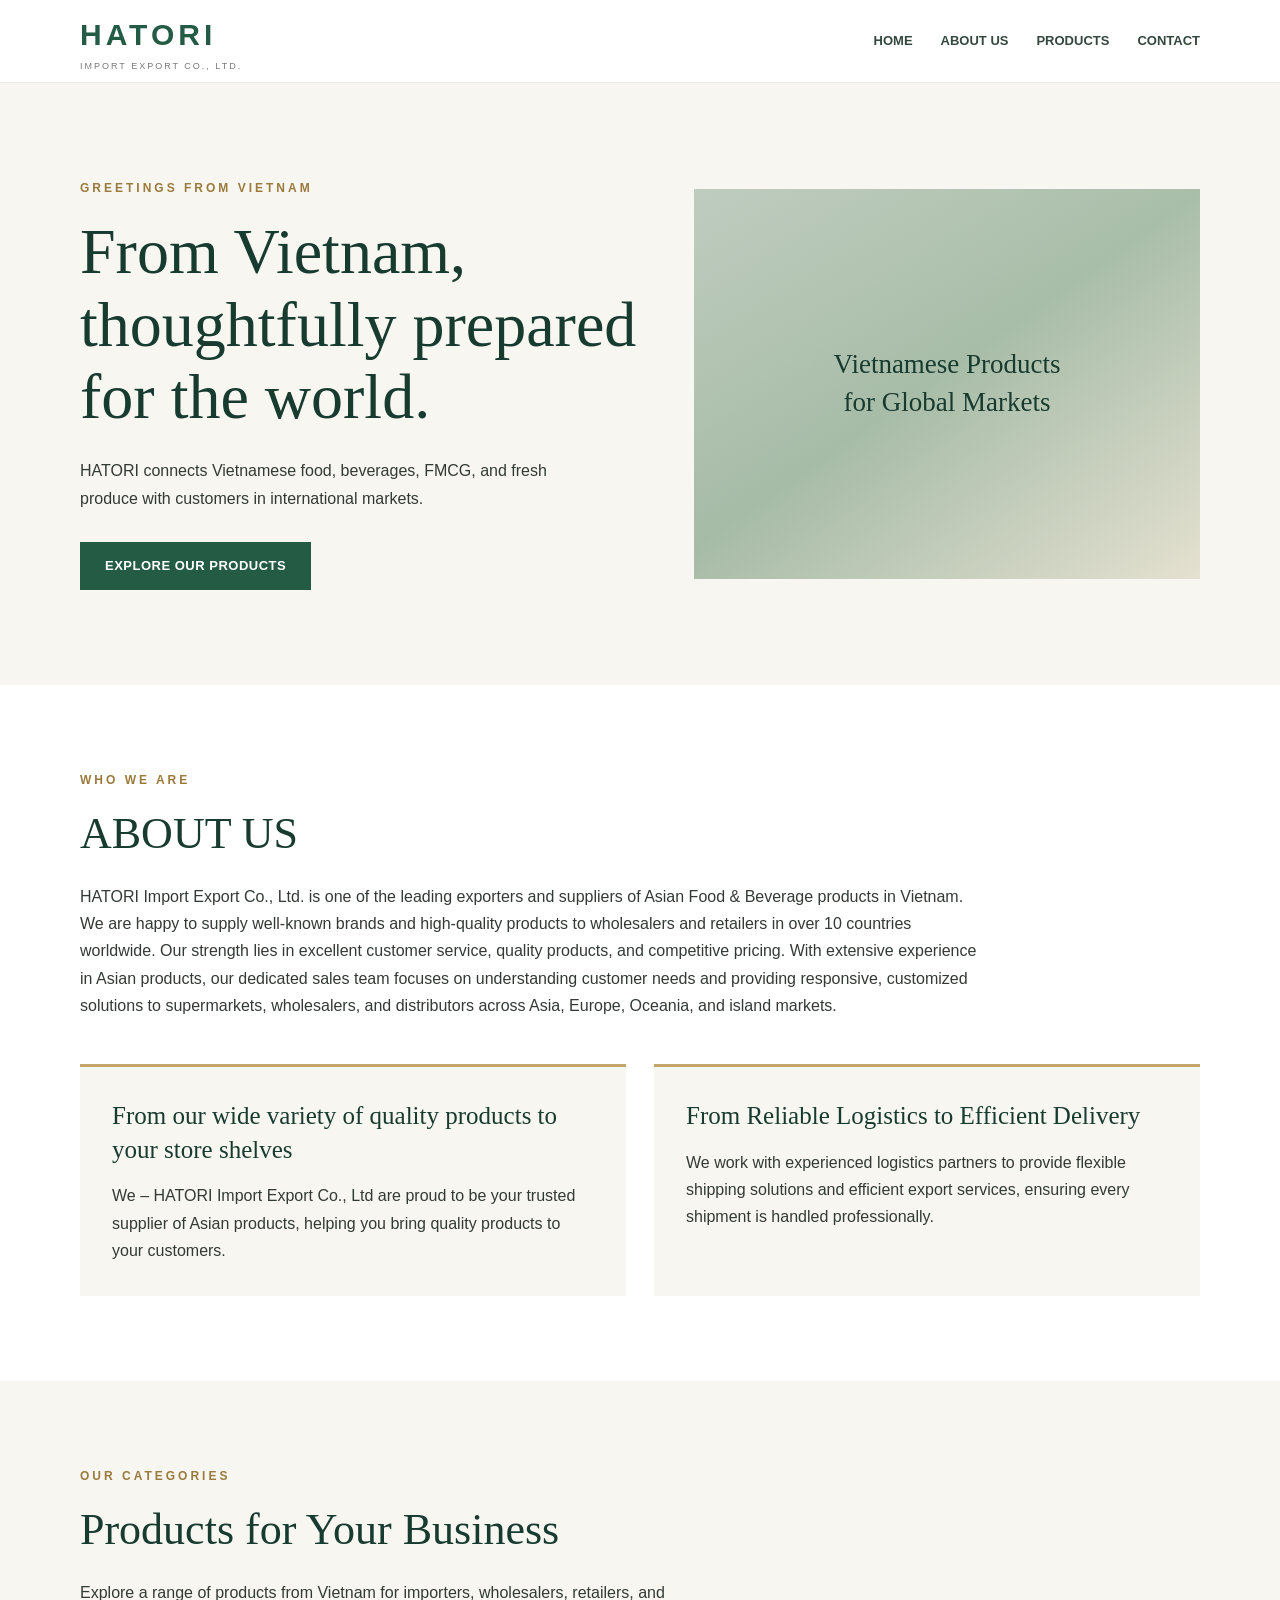
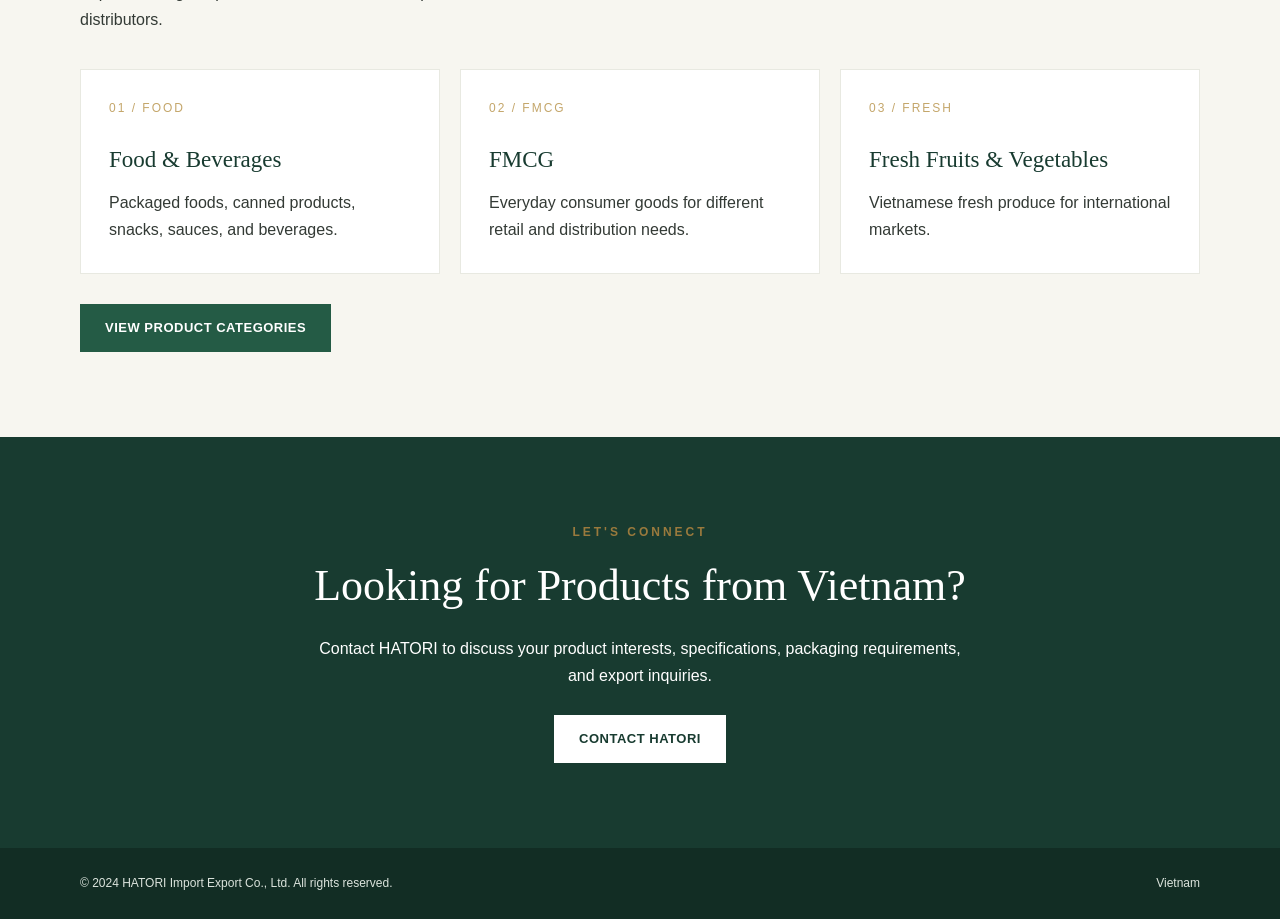
==== index.html @ d2bf6b40 "Create index.html" ====
<!DOCTYPE html>
<html lang="en">
<head>
  <meta charset="UTF-8">
  <meta name="viewport" content="width=device-width, initial-scale=1.0">
  <meta name="description" content="HATORI Import Export Co., Ltd. — Vietnamese Food, Beverages, FMCG and Fresh Produce for global markets.">
  <title>HATORI | From Vietnam to the World</title>

  <style>
    :root {
      --green: #245b45;
      --dark: #183b30;
      --cream: #f7f6f0;
      --gold: #c4a66a;
      --text: #333a35;
      --white: #ffffff;
    }

    * {
      box-sizing: border-box;
      margin: 0;
      padding: 0;
    }

    html {
      scroll-behavior: smooth;
    }

    body {
      font-family: Arial, Helvetica, sans-serif;
      color: var(--text);
      line-height: 1.7;
      background: var(--white);
    }

    a {
      text-decoration: none;
      color: inherit;
    }

    .container {
      width: min(1120px, 90%);
      margin: auto;
    }

    header {
      background: var(--white);
      border-bottom: 1px solid #e9ece7;
      position: sticky;
      top: 0;
      z-index: 10;
    }

    .navbar {
      min-height: 82px;
      display: flex;
      align-items: center;
      justify-content: space-between;
      gap: 24px;
    }

    .logo {
      color: var(--green);
      font-size: 30px;
      font-weight: 800;
      letter-spacing: 4px;
    }

    .logo small {
      display: block;
      font-size: 9px;
      letter-spacing: 2px;
      color: #777;
      font-weight: 500;
      line-height: 1.4;
    }

    nav {
      display: flex;
      gap: 28px;
      align-items: center;
      flex-wrap: wrap;
    }

    nav a {
      font-size: 13px;
      font-weight: 600;
      color: #34483d;
    }

    nav a:hover {
      color: #9a7a3d;
    }

    .hero {
      background: var(--cream);
      padding: 95px 0;
    }

    .hero-grid {
      display: grid;
      grid-template-columns: 1.05fr 0.95fr;
      gap: 55px;
      align-items: center;
    }

    .eyebrow {
      color: #9a7a3d;
      text-transform: uppercase;
      letter-spacing: 3px;
      font-size: 12px;
      font-weight: 700;
      margin-bottom: 18px;
    }

    h1 {
      color: var(--dark);
      font-family: Georgia, "Times New Roman", serif;
      font-size: clamp(40px, 5vw, 64px);
      line-height: 1.13;
      font-weight: 500;
      margin-bottom: 24px;
    }

    .hero p {
      font-size: 16px;
      max-width: 520px;
      margin-bottom: 30px;
    }

    .button {
      display: inline-block;
      padding: 13px 25px;
      background: var(--green);
      color: var(--white);
      font-size: 13px;
      font-weight: 700;
      letter-spacing: 0.5px;
    }

    .button:hover {
      background: var(--dark);
    }

    .hero-image {
      min-height: 390px;
      background:
        linear-gradient(135deg, rgba(24,59,48,.15), rgba(24,59,48,.02)),
        linear-gradient(145deg, #dce5d8, #b5c9b3 48%, #e9e4d4);
      display: flex;
      align-items: center;
      justify-content: center;
      text-align: center;
      padding: 30px;
    }

    .hero-image span {
      color: var(--dark);
      font-family: Georgia, "Times New Roman", serif;
      font-size: 27px;
      max-width: 280px;
      line-height: 1.4;
    }

    section {
      padding: 85px 0;
    }

    .section-heading {
      color: var(--dark);
      font-family: Georgia, "Times New Roman", serif;
      font-size: clamp(32px, 4vw, 44px);
      font-weight: 500;
      line-height: 1.2;
      margin-bottom: 22px;
    }

    .about-intro {
      max-width: 900px;
      font-size: 16px;
    }

    .about-intro p {
      margin-bottom: 18px;
    }

    .features {
      display: grid;
      grid-template-columns: 1fr 1fr;
      gap: 28px;
      margin-top: 45px;
    }

    .feature {
      background: var(--cream);
      padding: 32px;
      border-top: 3px solid var(--gold);
    }

    .feature h3 {
      color: var(--dark);
      font-family: Georgia, "Times New Roman", serif;
      font-size: 25px;
      font-weight: 500;
      line-height: 1.35;
      margin-bottom: 16px;
    }

    .products {
      background: var(--cream);
    }

    .section-lead {
      max-width: 650px;
      margin-bottom: 35px;
    }

    .product-grid {
      display: grid;
      grid-template-columns: repeat(3, 1fr);
      gap: 20px;
    }

    .product-card {
      min-height: 205px;
      padding: 28px;
      background: var(--white);
      border: 1px solid #e8e9e1;
    }

    .product-card .number {
      color: var(--gold);
      font-size: 12px;
      letter-spacing: 2px;
      margin-bottom: 22px;
    }

    .product-card h3 {
      color: var(--dark);
      font-family: Georgia, "Times New Roman", serif;
      font-size: 23px;
      font-weight: 500;
      margin-bottom: 10px;
    }

    .contact {
      background: var(--dark);
      color: var(--white);
      text-align: center;
    }

    .contact .section-heading {
      color: var(--white);
    }

    .contact p {
      max-width: 650px;
      margin: 0 auto 26px;
    }

    .contact .button {
      background: var(--white);
      color: var(--dark);
    }

    footer {
      background: #122d24;
      color: #dce4dd;
      padding: 25px 0;
      font-size: 12px;
    }

    .footer-content {
      display: flex;
      justify-content: space-between;
      align-items: center;
      gap: 15px;
      flex-wrap: wrap;
    }

    @media (max-width: 760px) {
      .navbar {
        padding: 18px 0;
        align-items: flex-start;
        flex-direction: column;
      }

      nav {
        gap: 15px;
      }

      .hero {
        padding: 60px 0;
      }

      .hero-grid,
      .features,
      .product-grid {
        grid-template-columns: 1fr;
      }

      .hero-image {
        min-height: 260px;
      }

      section {
        padding: 60px 0;
      }
    }
  </style>
</head>

<body>
  <header>
    <div class="container navbar">
      <a href="index.html" class="logo">
        HATORI
        <small>IMPORT EXPORT CO., LTD.</small>
      </a>

      <nav aria-label="Main navigation">
        <a href="index.html">HOME</a>
        <a href="about.html">ABOUT US</a>
        <a href="products.html">PRODUCTS</a>
        <a href="contact.html">CONTACT</a>
      </nav>
    </div>
  </header>

  <main>
    <section class="hero">
      <div class="container hero-grid">
        <div>
          <div class="eyebrow">Greetings from Vietnam</div>
          <h1>From Vietnam, thoughtfully prepared for the world.</h1>
          <p>
            HATORI connects Vietnamese food, beverages, FMCG, and fresh
            produce with customers in international markets.
          </p>
          <a class="button" href="products.html">EXPLORE OUR PRODUCTS</a>
        </div>

        <div class="hero-image">
          <span>Vietnamese Products<br>for Global Markets</span>
        </div>
      </div>
    </section>

    <section id="about">
      <div class="container">
        <div class="eyebrow">Who We Are</div>
        <h2 class="section-heading">ABOUT US</h2>

        <div class="about-intro">
          <p>
            HATORI Import Export Co., Ltd. is one of the leading exporters
            and suppliers of Asian Food &amp; Beverage products in Vietnam.
            We are happy to supply well-known brands and high-quality
            products to wholesalers and retailers in over 10 countries
            worldwide. Our strength lies in excellent customer service,
            quality products, and competitive pricing. With extensive
            experience in Asian products, our dedicated sales team focuses
            on understanding customer needs and providing responsive,
            customized solutions to supermarkets, wholesalers, and
            distributors across Asia, Europe, Oceania, and island markets.
          </p>
        </div>

        <div class="features">
          <article class="feature">
            <h3>From our wide variety of quality products to your store shelves</h3>
            <p>
              We – HATORI Import Export Co., Ltd are proud to be your
              trusted supplier of Asian products, helping you bring quality
              products to your customers.
            </p>
          </article>

          <article class="feature">
            <h3>From Reliable Logistics to Efficient Delivery</h3>
            <p>
              We work with experienced logistics partners to provide
              flexible shipping solutions and efficient export services,
              ensuring every shipment is handled professionally.
            </p>
          </article>
        </div>
      </div>
    </section>

    <section class="products" id="products">
      <div class="container">
        <div class="eyebrow">Our Categories</div>
        <h2 class="section-heading">Products for Your Business</h2>
        <p class="section-lead">
          Explore a range of products from Vietnam for importers,
          wholesalers, retailers, and distributors.
        </p>

        <div class="product-grid">
          <article class="product-card">
            <div class="number">01 / FOOD</div>
            <h3>Food &amp; Beverages</h3>
            <p>Packaged foods, canned products, snacks, sauces, and beverages.</p>
          </article>

          <article class="product-card">
            <div class="number">02 / FMCG</div>
            <h3>FMCG</h3>
            <p>Everyday consumer goods for different retail and distribution needs.</p>
          </article>

          <article class="product-card">
            <div class="number">03 / FRESH</div>
            <h3>Fresh Fruits &amp; Vegetables</h3>
            <p>Vietnamese fresh produce for international markets.</p>
          </article>
        </div>

        <p style="margin-top: 30px;">
          <a class="button" href="products.html">VIEW PRODUCT CATEGORIES</a>
        </p>
      </div>
    </section>

    <section class="contact" id="contact">
      <div class="container">
        <div class="eyebrow">Let's Connect</div>
        <h2 class="section-heading">Looking for Products from Vietnam?</h2>
        <p>
          Contact HATORI to discuss your product interests, specifications,
          packaging requirements, and export inquiries.
        </p>
        <a class="button" href="contact.html">CONTACT HATORI</a>
      </div>
    </section>
  </main>

  <footer>
    <div class="container footer-content">
      <span>© 2024 HATORI Import Export Co., Ltd. All rights reserved.</span>
      <span>Vietnam</span>
    </div>
  </footer>
</body>
</html>
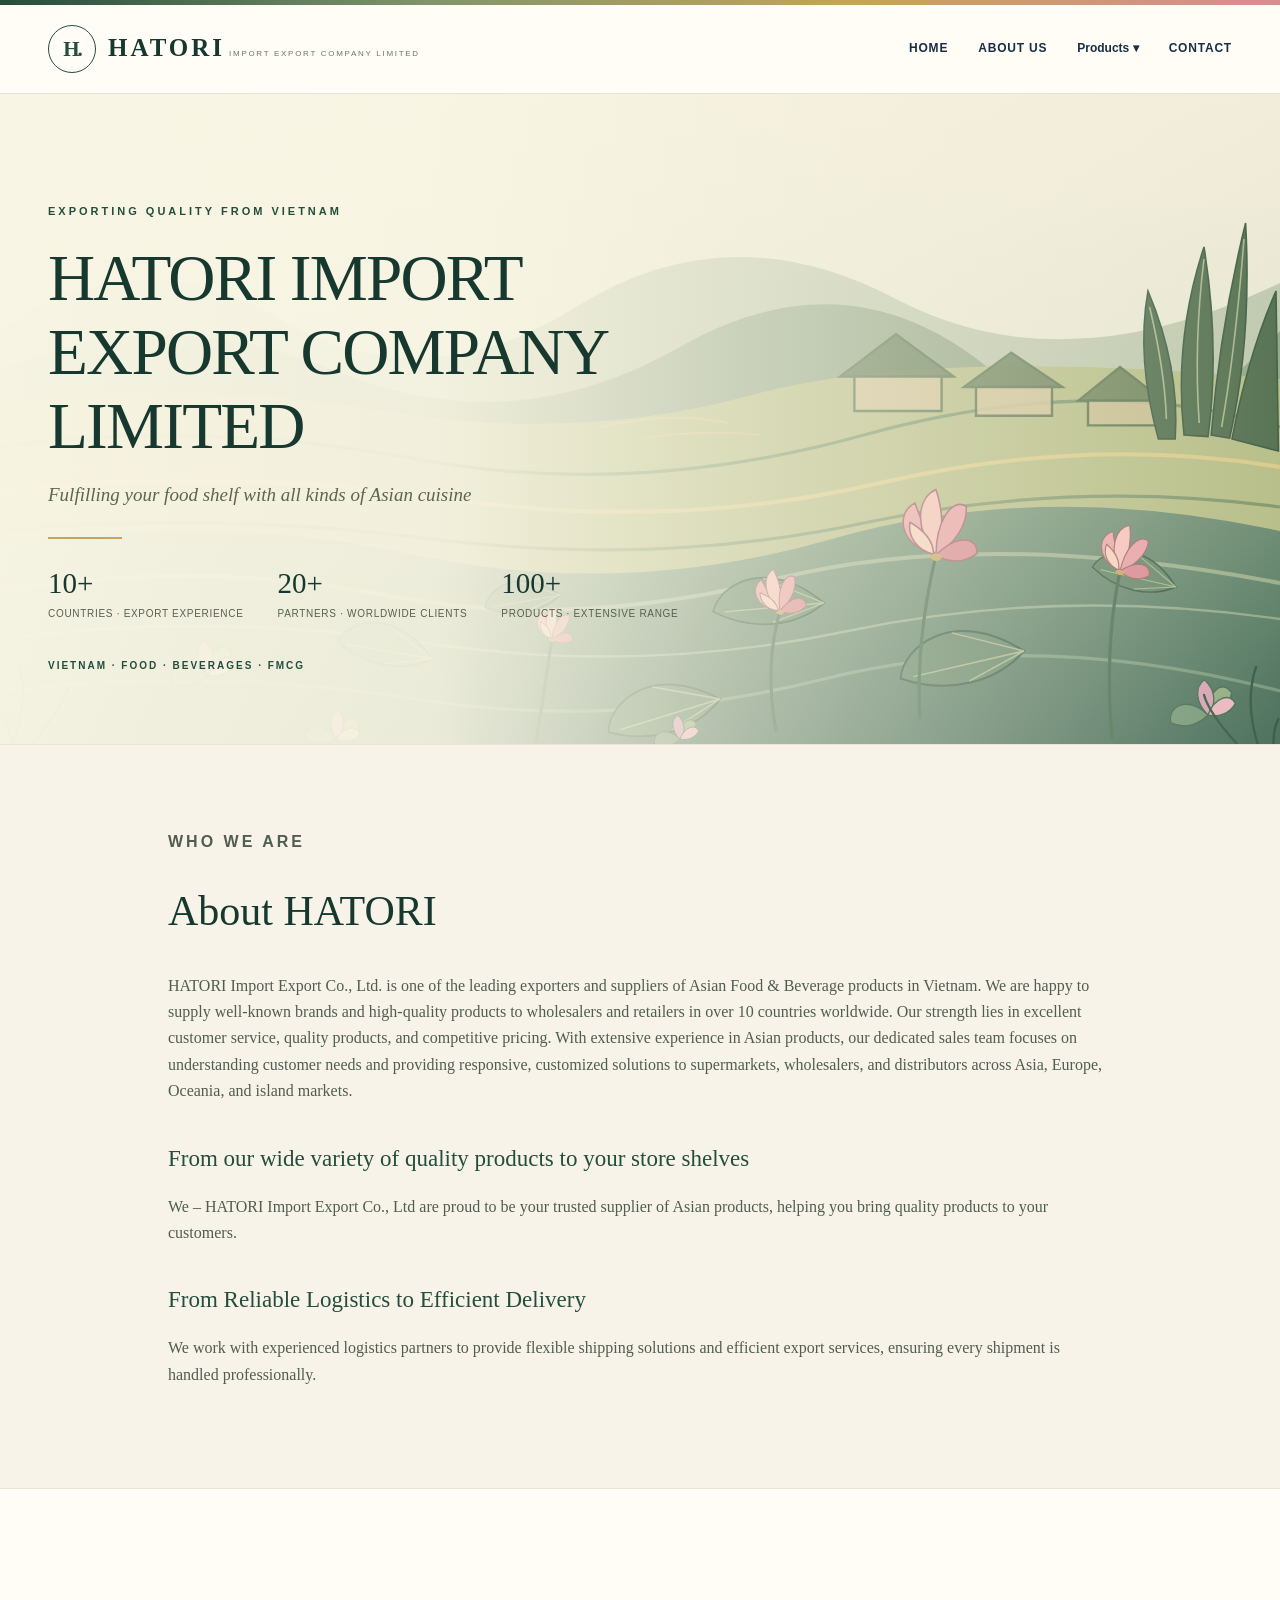
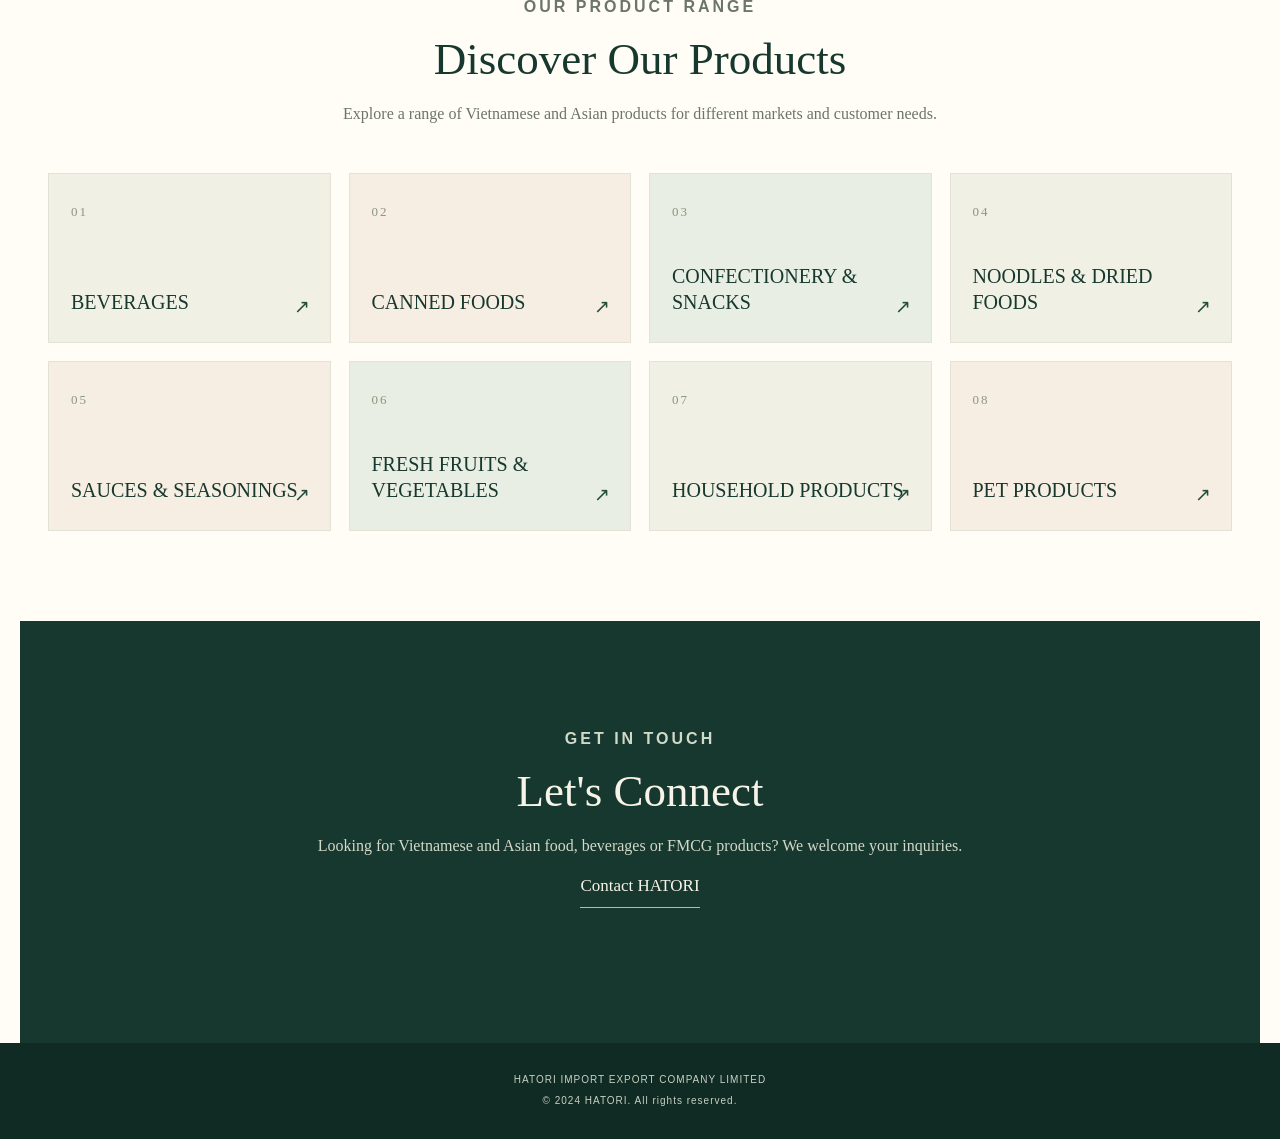
==== commit 5da88b22: "Update index.html" ====
--- a/index.html
+++ b/index.html
@@ -3,444 +3,953 @@
 <head>
   <meta charset="UTF-8">
   <meta name="viewport" content="width=device-width, initial-scale=1.0">
-  <meta name="description" content="HATORI Import Export Co., Ltd. — Vietnamese Food, Beverages, FMCG and Fresh Produce for global markets.">
-  <title>HATORI | From Vietnam to the World</title>
+  <meta name="theme-color" content="#183d32">
+  <meta name="description" content="HATORI Import Export Company Limited — Vietnamese food, beverages, FMCG and fresh produce for global markets.">
+  <title>HATORI | Exporting Quality from Vietnam</title>
 
   <style>
     :root {
-      --green: #245b45;
-      --dark: #183b30;
-      --cream: #f7f6f0;
-      --gold: #c4a66a;
-      --text: #333a35;
-      --white: #ffffff;
-    }
-
-    * {
-      box-sizing: border-box;
+      --green: #244d3b;
+      --green-dark: #17382e;
+      --green-light: #dce5d4;
+      --navy: #172e45;
+      --cream: #f7f3e8;
+      --paper: #fffdf6;
+      --pink: #d78d91;
+      --gold: #c5a45c;
+      --text: #28372f;
+      --muted: #6b756b;
+      --border: #e5e2d5;
+    }
+
+    * { box-sizing: border-box; }
+
+    html { scroll-behavior: smooth; }
+
+    body {
       margin: 0;
-      padding: 0;
-    }
-
-    html {
-      scroll-behavior: smooth;
-    }
-
-    body {
-      font-family: Arial, Helvetica, sans-serif;
+      background: var(--paper);
       color: var(--text);
-      line-height: 1.7;
-      background: var(--white);
-    }
-
-    a {
-      text-decoration: none;
-      color: inherit;
-    }
-
-    .container {
-      width: min(1120px, 90%);
+      font-family: "Palatino Linotype", "Book Antiqua", Georgia, serif;
+      line-height: 1.65;
+    }
+
+    button, a { -webkit-tap-highlight-color: transparent; }
+    a { color: inherit; text-decoration: none; }
+    img, svg { max-width: 100%; }
+
+    .topline {
+      height: 5px;
+      background: linear-gradient(90deg, var(--green), #80956a, var(--gold), var(--pink));
+    }
+
+    .header {
+      position: relative;
+      z-index: 10;
+      background: rgba(255, 253, 246, .97);
+      border-bottom: 1px solid var(--border);
+    }
+
+    .nav-wrap {
+      max-width: 1240px;
+      min-height: 88px;
       margin: auto;
-    }
-
-    header {
-      background: var(--white);
-      border-bottom: 1px solid #e9ece7;
-      position: sticky;
-      top: 0;
-      z-index: 10;
-    }
-
-    .navbar {
-      min-height: 82px;
+      padding: 14px 28px;
       display: flex;
       align-items: center;
       justify-content: space-between;
-      gap: 24px;
-    }
-
-    .logo {
-      color: var(--green);
-      font-size: 30px;
-      font-weight: 800;
-      letter-spacing: 4px;
-    }
-
-    .logo small {
-      display: block;
-      font-size: 9px;
-      letter-spacing: 2px;
-      color: #777;
-      font-weight: 500;
-      line-height: 1.4;
-    }
-
-    nav {
-      display: flex;
       gap: 28px;
-      align-items: center;
-      flex-wrap: wrap;
-    }
-
-    nav a {
-      font-size: 13px;
-      font-weight: 600;
-      color: #34483d;
-    }
-
-    nav a:hover {
-      color: #9a7a3d;
-    }
-
-    .hero {
-      background: var(--cream);
-      padding: 95px 0;
-    }
-
-    .hero-grid {
-      display: grid;
-      grid-template-columns: 1.05fr 0.95fr;
-      gap: 55px;
-      align-items: center;
-    }
-
-    .eyebrow {
-      color: #9a7a3d;
-      text-transform: uppercase;
-      letter-spacing: 3px;
-      font-size: 12px;
-      font-weight: 700;
-      margin-bottom: 18px;
-    }
-
-    h1 {
-      color: var(--dark);
-      font-family: Georgia, "Times New Roman", serif;
-      font-size: clamp(40px, 5vw, 64px);
-      line-height: 1.13;
-      font-weight: 500;
-      margin-bottom: 24px;
-    }
-
-    .hero p {
-      font-size: 16px;
-      max-width: 520px;
-      margin-bottom: 30px;
-    }
-
-    .button {
-      display: inline-block;
-      padding: 13px 25px;
-      background: var(--green);
-      color: var(--white);
-      font-size: 13px;
-      font-weight: 700;
-      letter-spacing: 0.5px;
-    }
-
-    .button:hover {
-      background: var(--dark);
-    }
-
-    .hero-image {
-      min-height: 390px;
-      background:
-        linear-gradient(135deg, rgba(24,59,48,.15), rgba(24,59,48,.02)),
-        linear-gradient(145deg, #dce5d8, #b5c9b3 48%, #e9e4d4);
+    }
+
+    .brand {
       display: flex;
       align-items: center;
+      gap: 12px;
+      flex-shrink: 0;
+    }
+
+    .brand-mark {
+      width: 48px;
+      height: 48px;
+      border: 1.5px solid var(--green);
+      border-radius: 50%;
+      display: grid;
+      place-items: center;
+      color: var(--green);
+      font-size: 21px;
+      font-weight: bold;
+      letter-spacing: -2px;
+    }
+
+    .brand-name {
+      color: var(--green-dark);
+      font-size: 25px;
+      font-weight: bold;
+      letter-spacing: 3px;
+      line-height: 1.1;
+    }
+
+    .brand-caption {
+      margin-top: 5px;
+      font-family: Arial, sans-serif;
+      font-size: 8px;
+      letter-spacing: 1.7px;
+      color: var(--muted);
+    }
+
+    .nav {
+      display: flex;
+      align-items: center;
+      gap: 30px;
+      font-family: Arial, sans-serif;
+      font-size: 12px;
+      font-weight: 600;
+      letter-spacing: .8px;
+      text-transform: uppercase;
+    }
+
+    .nav > a, .products-toggle {
+      padding: 12px 0;
+      border: 0;
+      background: none;
+      color: var(--navy);
+      font: inherit;
+      cursor: pointer;
+    }
+
+    .nav > a:hover, .products-toggle:hover { color: #8b6740; }
+
+    .products-menu { position: relative; }
+
+    .dropdown {
+      display: none;
+      position: absolute;
+      top: 100%;
+      left: -22px;
+      width: 280px;
+      padding: 10px;
+      background: var(--paper);
+      border: 1px solid var(--border);
+      box-shadow: 0 15px 35px #172e4517;
+    }
+
+    .products-menu:hover .dropdown,
+    .products-menu:focus-within .dropdown,
+    .products-menu.open .dropdown { display: block; }
+
+    .dropdown a {
+      display: block;
+      padding: 10px 12px;
+      font-size: 10px;
+      line-height: 1.5;
+      border-bottom: 1px solid #eeece3;
+    }
+
+    .dropdown a:last-child { border-bottom: 0; }
+    .dropdown a:hover { background: var(--green-light); }
+
+    .menu-button {
+      display: none;
+      padding: 9px 12px;
+      background: none;
+      color: var(--green);
+      border: 1px solid var(--border);
+      font-size: 22px;
+      cursor: pointer;
+    }
+
+    /* HERO — original Vietnamese countryside SVG illustration */
+    .hero {
+      position: relative;
+      min-height: 650px;
+      overflow: hidden;
+      background: #e9e8d5;
+      isolation: isolate;
+    }
+
+    .hero-art {
+      position: absolute;
+      inset: 0;
+      width: 100%;
+      height: 100%;
+      max-width: none;
+      z-index: -2;
+    }
+
+    .hero::after {
+      content: "";
+      position: absolute;
+      inset: 0;
+      z-index: -1;
+      background: linear-gradient(
+        90deg,
+        rgba(248, 245, 228, .97) 0%,
+        rgba(248, 245, 228, .91) 34%,
+        rgba(248, 245, 228, .55) 58%,
+        rgba(248, 245, 228, .04) 100%
+      );
+    }
+
+    .hero-inner {
+      max-width: 1240px;
+      min-height: 650px;
+      margin: auto;
+      padding: 95px 28px 56px;
+      display: flex;
+      flex-direction: column;
       justify-content: center;
+      align-items: flex-start;
+    }
+
+    .eyebrow {
+      margin: 0 0 22px;
+      color: var(--green);
+      font-family: Arial, sans-serif;
+      font-size: 11px;
+      font-weight: bold;
+      letter-spacing: 3px;
+      text-transform: uppercase;
+    }
+
+    .hero h1 {
+      max-width: 700px;
+      margin: 0;
+      color: var(--green-dark);
+      font-size: clamp(38px, 5.1vw, 68px);
+      font-weight: normal;
+      line-height: 1.13;
+      letter-spacing: -1.8px;
+    }
+
+    .hero-company {
+      margin: 22px 0 0;
+      color: var(--navy);
+      font-family: Arial, sans-serif;
+      font-size: 12px;
+      font-weight: bold;
+      letter-spacing: 1.4px;
+      line-height: 1.8;
+    }
+
+    .hero-slogan {
+      max-width: 460px;
+      margin: 15px 0 0;
+      color: #5b6551;
+      font-size: 19px;
+      font-style: italic;
+    }
+
+    .hero-rule {
+      width: 74px;
+      height: 2px;
+      margin: 27px 0;
+      background: var(--gold);
+    }
+
+    .stats {
+      display: flex;
+      flex-wrap: wrap;
+      gap: 34px;
+    }
+
+    .stat { min-width: 105px; }
+
+    .stat strong {
+      display: block;
+      color: var(--green-dark);
+      font-size: 29px;
+      font-weight: normal;
+      line-height: 1.2;
+    }
+
+    .stat span {
+      display: block;
+      margin-top: 5px;
+      color: #566052;
+      font-family: Arial, sans-serif;
+      font-size: 10px;
+      letter-spacing: .7px;
+      text-transform: uppercase;
+    }
+
+    .hero-bottom {
+      margin-top: 36px;
+      color: var(--green);
+      font-family: Arial, sans-serif;
+      font-size: 10px;
+      font-weight: bold;
+      letter-spacing: 2px;
+    }
+
+    .section {
+      max-width: 1240px;
+      margin: auto;
+      padding: 90px 28px;
+    }
+
+    .section-heading {
+      max-width: 670px;
+      margin: 0 auto 45px;
       text-align: center;
-      padding: 30px;
-    }
-
-    .hero-image span {
-      color: var(--dark);
-      font-family: Georgia, "Times New Roman", serif;
-      font-size: 27px;
-      max-width: 280px;
-      line-height: 1.4;
-    }
-
-    section {
-      padding: 85px 0;
-    }
-
-    .section-heading {
-      color: var(--dark);
-      font-family: Georgia, "Times New Roman", serif;
-      font-size: clamp(32px, 4vw, 44px);
-      font-weight: 500;
+    }
+
+    .section-heading .eyebrow { margin-bottom: 12px; }
+
+    .section-heading h2 {
+      margin: 0;
+      color: var(--green-dark);
+      font-size: clamp(31px, 4vw, 45px);
+      font-weight: normal;
       line-height: 1.2;
-      margin-bottom: 22px;
-    }
-
-    .about-intro {
-      max-width: 900px;
+    }
+
+    .section-heading p {
+      margin: 15px 0 0;
+      color: var(--muted);
       font-size: 16px;
     }
 
-    .about-intro p {
-      margin-bottom: 18px;
-    }
-
-    .features {
+    .about {
+      background: var(--cream);
+      border-top: 1px solid #ebe5d6;
+      border-bottom: 1px solid #ebe5d6;
+    }
+
+    .about-inner {
+      max-width: 1000px;
+      margin: auto;
+      padding: 84px 28px;
+    }
+
+    .about h2 {
+      margin: 0 0 26px;
+      color: var(--green-dark);
+      font-size: 42px;
+      font-weight: normal;
+    }
+
+    .about p { color: #515d50; font-size: 16px; }
+    .about h3 {
+      margin: 35px 0 8px;
+      color: var(--green);
+      font-size: 23px;
+      font-weight: normal;
+    }
+
+    .categories {
       display: grid;
-      grid-template-columns: 1fr 1fr;
-      gap: 28px;
-      margin-top: 45px;
-    }
-
-    .feature {
-      background: var(--cream);
-      padding: 32px;
-      border-top: 3px solid var(--gold);
-    }
-
-    .feature h3 {
-      color: var(--dark);
-      font-family: Georgia, "Times New Roman", serif;
-      font-size: 25px;
-      font-weight: 500;
-      line-height: 1.35;
-      margin-bottom: 16px;
-    }
-
-    .products {
-      background: var(--cream);
-    }
-
-    .section-lead {
-      max-width: 650px;
+      grid-template-columns: repeat(4, minmax(0, 1fr));
+      gap: 18px;
+    }
+
+    .category-card {
+      position: relative;
+      min-height: 170px;
+      padding: 27px 22px;
+      display: flex;
+      flex-direction: column;
+      justify-content: space-between;
+      background: #f0f0e5;
+      border: 1px solid #e2e3d4;
+      transition: transform .2s, background .2s;
+    }
+
+    .category-card:nth-child(3n+2) { background: #f7eee3; }
+    .category-card:nth-child(3n) { background: #e8eee3; }
+
+    .category-card:hover {
+      transform: translateY(-4px);
+      background: #e0e8d8;
+    }
+
+    .category-number {
+      color: #8b967e;
+      font-size: 13px;
+      letter-spacing: 2px;
+    }
+
+    .category-card h3 {
+      margin: 20px 0 0;
+      color: var(--green-dark);
+      font-size: 20px;
+      font-weight: normal;
+      line-height: 1.3;
+    }
+
+    .category-arrow {
+      position: absolute;
+      right: 20px;
+      bottom: 20px;
+      color: var(--green);
+      font-family: Arial, sans-serif;
+      font-size: 19px;
+    }
+
+    .contact {
+      background: var(--green-dark);
+      color: var(--cream);
+      text-align: center;
+    }
+
+    .contact .section-heading h2 { color: var(--cream); }
+    .contact .section-heading p { color: #d1d9c9; }
+    .contact .eyebrow { color: #c9b47a; }
+
+    .contact-line {
+      display: inline-block;
+      margin-top: 12px;
+      padding-bottom: 7px;
+      color: var(--cream);
+      border-bottom: 1px solid #b6bd9f;
+      font-size: 17px;
+    }
+
+    .footer {
+      padding: 24px;
+      background: #102b23;
+      color: #c7d0c4;
+      text-align: center;
+      font-family: Arial, sans-serif;
+      font-size: 10px;
+      letter-spacing: 1px;
+    }
+
+    .footer p { margin: 5px 0; }
+
+    /* Dedicated category page */
+    .category-page {
+      display: none;
+      min-height: 70vh;
+      padding: 70px 28px 100px;
+      background: var(--paper);
+    }
+
+    .category-page.active { display: block; }
+    .home-page.hidden { display: none; }
+
+    .category-page-inner {
+      max-width: 1240px;
+      margin: auto;
+    }
+
+    .back-link {
+      display: inline-block;
       margin-bottom: 35px;
+      color: var(--green);
+      font-family: Arial, sans-serif;
+      font-size: 12px;
+    }
+
+    .category-page h1 {
+      margin: 0 0 12px;
+      color: var(--green-dark);
+      font-size: clamp(32px, 4vw, 48px);
+      font-weight: normal;
     }
 
     .product-grid {
       display: grid;
-      grid-template-columns: repeat(3, 1fr);
-      gap: 20px;
-    }
-
-    .product-card {
-      min-height: 205px;
-      padding: 28px;
-      background: var(--white);
-      border: 1px solid #e8e9e1;
-    }
-
-    .product-card .number {
-      color: var(--gold);
+      grid-template-columns: repeat(4, minmax(0, 1fr));
+      gap: 22px;
+      margin-top: 40px;
+    }
+
+    .product-card { min-width: 0; }
+
+    .product-image {
+      min-height: 210px;
+      aspect-ratio: 4 / 3;
+      display: grid;
+      place-items: center;
+      overflow: hidden;
+      background: #eeeee3;
+      border: 1px solid var(--border);
+    }
+
+    .product-image svg { width: 76px; height: 76px; opacity: .7; }
+
+    .product-card h2 {
+      margin: 12px 0 0;
+      color: var(--green-dark);
+      font-size: 18px;
+      font-weight: normal;
+    }
+
+    .product-edit-note {
+      margin-top: 32px;
+      color: var(--muted);
+      font-family: Arial, sans-serif;
       font-size: 12px;
-      letter-spacing: 2px;
-      margin-bottom: 22px;
-    }
-
-    .product-card h3 {
-      color: var(--dark);
-      font-family: Georgia, "Times New Roman", serif;
-      font-size: 23px;
-      font-weight: 500;
-      margin-bottom: 10px;
-    }
-
-    .contact {
-      background: var(--dark);
-      color: var(--white);
-      text-align: center;
-    }
-
-    .contact .section-heading {
-      color: var(--white);
-    }
-
-    .contact p {
-      max-width: 650px;
-      margin: 0 auto 26px;
-    }
-
-    .contact .button {
-      background: var(--white);
-      color: var(--dark);
-    }
-
-    footer {
-      background: #122d24;
-      color: #dce4dd;
-      padding: 25px 0;
-      font-size: 12px;
-    }
-
-    .footer-content {
-      display: flex;
-      justify-content: space-between;
-      align-items: center;
-      gap: 15px;
-      flex-wrap: wrap;
-    }
-
-    @media (max-width: 760px) {
-      .navbar {
-        padding: 18px 0;
-        align-items: flex-start;
+    }
+
+    @media (max-width: 900px) {
+      .nav-wrap { padding: 14px 20px; }
+      .nav { gap: 18px; font-size: 11px; }
+      .categories { grid-template-columns: repeat(2, minmax(0, 1fr)); }
+      .product-grid { grid-template-columns: repeat(2, minmax(0, 1fr)); }
+      .hero, .hero-inner { min-height: 620px; }
+    }
+
+    @media (max-width: 650px) {
+      .nav-wrap { min-height: 75px; }
+      .brand-mark { width: 41px; height: 41px; font-size: 19px; }
+      .brand-name { font-size: 22px; }
+      .brand-caption { font-size: 7px; letter-spacing: 1px; }
+      .menu-button { display: block; }
+
+      .nav {
+        display: none;
+        position: absolute;
+        top: 100%;
+        left: 0;
+        right: 0;
+        padding: 15px 24px 25px;
+        background: var(--paper);
+        border-bottom: 1px solid var(--border);
+        align-items: stretch;
         flex-direction: column;
+        gap: 0;
       }
 
-      nav {
-        gap: 15px;
+      .nav.mobile-open { display: flex; }
+      .nav > a, .products-toggle { display: block; width: 100%; text-align: left; padding: 13px 0; }
+      .dropdown {
+        position: static;
+        width: 100%;
+        margin: 0 0 8px;
+        box-shadow: none;
+        border: 0;
+        border-left: 2px solid var(--green-light);
       }
 
-      .hero {
-        padding: 60px 0;
+      .hero, .hero-inner { min-height: 690px; }
+      .hero::after {
+        background: linear-gradient(90deg, rgba(248,245,228,.94), rgba(248,245,228,.70));
       }
-
-      .hero-grid,
-      .features,
-      .product-grid {
-        grid-template-columns: 1fr;
-      }
-
-      .hero-image {
-        min-height: 260px;
-      }
-
-      section {
-        padding: 60px 0;
-      }
+      .hero-inner { padding: 72px 24px 48px; }
+      .hero h1 { font-size: 43px; }
+      .hero-company { font-size: 10px; letter-spacing: .8px; }
+      .hero-slogan { font-size: 17px; }
+      .stats { gap: 22px; }
+      .stat { min-width: 90px; }
+      .stat strong { font-size: 25px; }
+      .stat span { font-size: 9px; }
+      .section { padding: 65px 20px; }
+      .about-inner { padding: 65px 22px; }
+      .about h2 { font-size: 35px; }
+      .category-card { min-height: 155px; padding: 20px 15px; }
+      .category-card h3 { font-size: 17px; }
+      .category-arrow { right: 14px; bottom: 12px; }
+      .product-image { min-height: 150px; }
+      .category-page { padding: 50px 20px 75px; }
+    }
+
+    @media (prefers-reduced-motion: reduce) {
+      html { scroll-behavior: auto; }
+      *, *::before, *::after { transition: none !important; }
     }
   </style>
 </head>
 
 <body>
-  <header>
-    <div class="container navbar">
-      <a href="index.html" class="logo">
-        HATORI
-        <small>IMPORT EXPORT CO., LTD.</small>
+  <div class="topline"></div>
+
+  <header class="header">
+    <div class="nav-wrap">
+      <a href="#home" class="brand" aria-label="HATORI home">
+        <!-- Replace this temporary text mark with the official HATORI logo later -->
+        <span class="brand-mark">H.</span>
+        <span>
+          <span class="brand-name">HATORI</span>
+          <span class="brand-caption">IMPORT EXPORT COMPANY LIMITED</span>
+        </span>
       </a>
 
-      <nav aria-label="Main navigation">
-        <a href="index.html">HOME</a>
-        <a href="about.html">ABOUT US</a>
-        <a href="products.html">PRODUCTS</a>
-        <a href="contact.html">CONTACT</a>
+      <button class="menu-button" id="menuButton" aria-label="Open menu"
+        aria-expanded="false">☰</button>
+
+      <nav class="nav" id="mainNav" aria-label="Main navigation">
+        <a href="#home">Home</a>
+        <a href="#about">About Us</a>
+
+        <div class="products-menu" id="productsMenu">
+          <button class="products-toggle" id="productsToggle"
+            aria-expanded="false">Products ▾</button>
+          <div class="dropdown" id="productsDropdown"></div>
+        </div>
+
+        <a href="#contact">Contact</a>
       </nav>
     </div>
   </header>
 
   <main>
-    <section class="hero">
-      <div class="container hero-grid">
-        <div>
-          <div class="eyebrow">Greetings from Vietnam</div>
-          <h1>From Vietnam, thoughtfully prepared for the world.</h1>
-          <p>
-            HATORI connects Vietnamese food, beverages, FMCG, and fresh
-            produce with customers in international markets.
-          </p>
-          <a class="button" href="products.html">EXPLORE OUR PRODUCTS</a>
+    <div class="home-page" id="homePage">
+      <section class="hero" id="home">
+        <!-- Hand-drawn countryside illustration: lotus, water lilies, rice fields and bamboo -->
+        <svg class="hero-art" viewBox="0 0 1600 900" preserveAspectRatio="xMidYMid slice"
+          xmlns="http://www.w3.org/2000/svg" role="img"
+          aria-label="Illustrated Vietnamese countryside with lotus pond and rice fields">
+          <defs>
+            <linearGradient id="sky" x1="0" y1="0" x2="0" y2="1">
+              <stop offset="0" stop-color="#f3edda"/>
+              <stop offset="1" stop-color="#d6dfc7"/>
+            </linearGradient>
+            <linearGradient id="water" x1="0" y1="0" x2="0.8" y2="1">
+              <stop offset="0" stop-color="#91aa8a"/>
+              <stop offset="1" stop-color="#476d59"/>
+            </linearGradient>
+            <g id="lotusLeaf">
+              <path d="M0 0 C-65 -55 -120 -20 -126 10 C-81 33 -31 27 0 0Z"
+                fill="#628467" stroke="#365b46" stroke-width="2"/>
+              <path d="M0 0 L-113 10 M0 0 L-69 -28 M0 0 L-58 22"
+                fill="none" stroke="#a5b58a" stroke-width="1.5"/>
+            </g>
+            <g id="lotusFlower" stroke="#9f626d" stroke-width="1.8" stroke-linejoin="round">
+              <path d="M0 0 C-42 -10 -50 -49 -25 -62 C-17 -38 -8 -21 0 0Z"
+                fill="#e9a6a5"/>
+              <path d="M0 0 C-27 -33 -22 -68 0 -78 C10 -48 8 -22 0 0Z"
+                fill="#f4c2b6"/>
+              <path d="M0 0 C0 -38 18 -69 36 -58 C38 -32 17 -10 0 0Z"
+                fill="#e6a0a4"/>
+              <path d="M0 0 C25 -25 49 -22 49 -2 C32 11 14 9 0 0Z"
+                fill="#d88791"/>
+              <path d="M-3 -1 C-23 -6 -34 -22 -31 -39 C-10 -27 -3 -14 -3 -1Z"
+                fill="#f6d0bc"/>
+              <path d="M-8 2 Q0 -6 8 2 Q1 12 -8 2Z" fill="#c5a45c" stroke="none"/>
+            </g>
+            <g id="waterLily" stroke="#42694f" stroke-width="1.5">
+              <path d="M0 0 C-25 -24 -47 -8 -42 9 C-24 17 -9 9 0 0Z"
+                fill="#769778"/>
+              <path d="M0 0 C-3 -25 17 -42 27 -25 C24 -10 11 -1 0 0Z"
+                fill="#91aa7e"/>
+              <path d="M0 0 C-15 -15 -15 -32 -4 -40 C10 -27 9 -11 0 0Z"
+                fill="#d6a0b3"/>
+              <path d="M0 0 C7 -20 26 -26 31 -13 C25 -2 12 3 0 0Z"
+                fill="#e9b6bd"/>
+            </g>
+          </defs>
+
+          <rect width="1600" height="900" fill="url(#sky)"/>
+
+          <!-- distant soft hills -->
+          <path d="M0 340 Q170 220 350 325 T720 310 T1120 300 T1600 280 L1600 590 L0 590Z"
+            fill="#aab99a" opacity=".65"/>
+          <path d="M0 390 Q200 300 420 390 T850 360 T1240 390 T1600 340 L1600 620 L0 620Z"
+            fill="#849c7d" opacity=".75"/>
+
+          <!-- far rice fields -->
+          <path d="M0 430 Q240 400 480 440 T940 420 T1600 400 L1600 650 L0 650Z"
+            fill="#b6bd86"/>
+          <path d="M0 485 Q250 450 520 500 T1080 470 T1600 460"
+            fill="none" stroke="#7d986c" stroke-width="4"/>
+          <path d="M0 540 Q280 510 560 550 T1100 530 T1600 510"
+            fill="none" stroke="#d8ca8a" stroke-width="5"/>
+          <path d="M0 590 Q260 565 540 600 T1080 580 T1600 560"
+            fill="none" stroke="#81976d" stroke-width="4"/>
+
+          <!-- village and bamboo silhouettes -->
+          <g stroke="#536d4d" stroke-width="3" fill="#647c57" opacity=".85">
+            <path d="M1050 397 L1120 344 L1192 397Z"/>
+            <path d="M1068 397 V440 H1177 V397Z" fill="#d2c49a"/>
+            <path d="M1205 410 L1264 367 L1328 410Z"/>
+            <path d="M1220 410 V446 H1315 V410Z" fill="#d2c49a"/>
+            <path d="M1348 427 L1400 385 L1454 427Z"/>
+            <path d="M1360 427 V458 H1444 V427Z" fill="#c9bd91"/>
+          </g>
+
+          <g fill="#526f4e" stroke="#3d5d43" stroke-width="2">
+            <path d="M1480 470 Q1467 350 1505 235 Q1525 360 1510 472Z"/>
+            <path d="M1514 470 Q1525 335 1557 205 Q1565 352 1537 474Z"/>
+            <path d="M1540 475 Q1560 370 1595 290 L1598 490Z"/>
+            <path d="M1448 475 Q1420 375 1435 290 Q1475 385 1469 475Z"/>
+          </g>
+          <g fill="none" stroke="#a8b68b" stroke-width="2">
+            <path d="M1505 250 Q1492 355 1499 455"/>
+            <path d="M1555 225 Q1544 365 1527 460"/>
+            <path d="M1437 310 Q1456 390 1458 450"/>
+          </g>
+
+          <!-- pond -->
+          <path d="M0 610 Q260 565 520 620 T1040 600 T1600 590 L1600 900 L0 900Z"
+            fill="url(#water)"/>
+          <path d="M0 665 Q250 625 480 670 T970 650 T1600 655"
+            fill="none" stroke="#b3c09a" stroke-width="5" opacity=".7"/>
+          <path d="M0 725 Q260 690 530 730 T1060 715 T1600 700"
+            fill="none" stroke="#b4c5a0" stroke-width="3" opacity=".6"/>
+          <path d="M0 790 Q270 760 520 800 T1030 775 T1600 790"
+            fill="none" stroke="#a2b995" stroke-width="4" opacity=".5"/>
+
+          <!-- lotus leaves -->
+          <g>
+            <use href="#lotusLeaf" transform="translate(1030 680) scale(1.1)"/>
+            <use href="#lotusLeaf" transform="translate(1280 740) scale(1.25) rotate(-8)"/>
+            <use href="#lotusLeaf" transform="translate(1470 660) scale(.85) rotate(18)"/>
+            <use href="#lotusLeaf" transform="translate(900 800) scale(1.15) rotate(-12)"/>
+            <use href="#lotusLeaf" transform="translate(540 750) scale(.95) rotate(15)"/>
+            <use href="#lotusLeaf" transform="translate(700 670) scale(.75) rotate(-5)"/>
+          </g>
+
+          <!-- stems -->
+          <g fill="none" stroke="#456b4e" stroke-width="4">
+            <path d="M1150 825 Q1144 730 1170 620"/>
+            <path d="M1390 850 Q1380 735 1400 640"/>
+            <path d="M970 840 Q955 760 975 690"/>
+            <path d="M670 855 Q680 790 690 725"/>
+          </g>
+
+          <!-- lotus blossoms -->
+          <use href="#lotusFlower" transform="translate(1170 620) scale(1.05)"/>
+          <use href="#lotusFlower" transform="translate(1400 640) scale(.75) rotate(12)"/>
+          <use href="#lotusFlower" transform="translate(975 690) scale(.68) rotate(-9)"/>
+          <use href="#lotusFlower" transform="translate(690 725) scale(.52) rotate(6)"/>
+
+          <!-- water lilies -->
+          <use href="#waterLily" transform="translate(260 770) scale(1.1)"/>
+          <use href="#waterLily" transform="translate(420 850) scale(.9) rotate(12)"/>
+          <use href="#waterLily" transform="translate(850 850) scale(.75)"/>
+          <use href="#waterLily" transform="translate(1510 820) scale(1.1)"/>
+
+          <!-- decorative ink-style foreground grasses -->
+          <g fill="none" stroke="#355841" stroke-width="3" stroke-linecap="round">
+            <path d="M0 900 Q40 810 24 760 M5 900 Q75 820 86 785 M15 900 Q20 850 5 825"/>
+            <path d="M1590 900 Q1550 820 1570 760 M1590 900 Q1515 830 1505 795 M1600 900 Q1585 850 1598 825"/>
+          </g>
+          <g fill="none" stroke="#d5c28a" stroke-width="2">
+            <path d="M30 500 Q100 470 160 490 M60 515 Q120 500 180 510"/>
+            <path d="M750 460 Q840 440 910 455 M800 475 Q875 462 950 470"/>
+          </g>
+        </svg>
+
+        <div class="hero-inner">
+          <p class="eyebrow">Exporting Quality from Vietnam</p>
+          <h1>HATORI IMPORT EXPORT COMPANY LIMITED</h1>
+          <p class="hero-slogan">Fulfilling your food shelf with all kinds of Asian cuisine</p>
+          <div class="hero-rule"></div>
+
+          <div class="stats">
+            <div class="stat">
+              <strong>10+</strong>
+              <span>Countries · Export experience</span>
+            </div>
+            <div class="stat">
+              <strong>20+</strong>
+              <span>Partners · Worldwide clients</span>
+            </div>
+            <div class="stat">
+              <strong>100+</strong>
+              <span>Products · Extensive range</span>
+            </div>
+          </div>
+
+          <div class="hero-bottom">VIETNAM · FOOD · BEVERAGES · FMCG</div>
         </div>
-
-        <div class="hero-image">
-          <span>Vietnamese Products<br>for Global Markets</span>
+      </section>
+
+      <section class="about" id="about">
+        <div class="about-inner">
+          <p class="eyebrow">Who We Are</p>
+          <h2>About HATORI</h2>
+
+          <p>HATORI Import Export Co., Ltd. is one of the leading exporters and suppliers of Asian Food &amp; Beverage products in Vietnam. We are happy to supply well-known brands and high-quality products to wholesalers and retailers in over 10 countries worldwide. Our strength lies in excellent customer service, quality products, and competitive pricing. With extensive experience in Asian products, our dedicated sales team focuses on understanding customer needs and providing responsive, customized solutions to supermarkets, wholesalers, and distributors across Asia, Europe, Oceania, and island markets.</p>
+
+          <h3>From our wide variety of quality products to your store shelves</h3>
+          <p>We – HATORI Import Export Co., Ltd are proud to be your trusted supplier of Asian products, helping you bring quality products to your customers.</p>
+
+          <h3>From Reliable Logistics to Efficient Delivery</h3>
+          <p>We work with experienced logistics partners to provide flexible shipping solutions and efficient export services, ensuring every shipment is handled professionally.</p>
         </div>
-      </div>
-    </section>
-
-    <section id="about">
-      <div class="container">
-        <div class="eyebrow">Who We Are</div>
-        <h2 class="section-heading">ABOUT US</h2>
-
-        <div class="about-intro">
-          <p>
-            HATORI Import Export Co., Ltd. is one of the leading exporters
-            and suppliers of Asian Food &amp; Beverage products in Vietnam.
-            We are happy to supply well-known brands and high-quality
-            products to wholesalers and retailers in over 10 countries
-            worldwide. Our strength lies in excellent customer service,
-            quality products, and competitive pricing. With extensive
-            experience in Asian products, our dedicated sales team focuses
-            on understanding customer needs and providing responsive,
-            customized solutions to supermarkets, wholesalers, and
-            distributors across Asia, Europe, Oceania, and island markets.
-          </p>
+      </section>
+
+      <section class="section" id="products">
+        <div class="section-heading">
+          <p class="eyebrow">Our Product Range</p>
+          <h2>Discover Our Products</h2>
+          <p>Explore a range of Vietnamese and Asian products for different markets and customer needs.</p>
         </div>
-
-        <div class="features">
-          <article class="feature">
-            <h3>From our wide variety of quality products to your store shelves</h3>
-            <p>
-              We – HATORI Import Export Co., Ltd are proud to be your
-              trusted supplier of Asian products, helping you bring quality
-              products to your customers.
-            </p>
-          </article>
-
-          <article class="feature">
-            <h3>From Reliable Logistics to Efficient Delivery</h3>
-            <p>
-              We work with experienced logistics partners to provide
-              flexible shipping solutions and efficient export services,
-              ensuring every shipment is handled professionally.
-            </p>
-          </article>
+        <div class="categories" id="categoryGrid"></div>
+      </section>
+
+      <section class="contact section" id="contact">
+        <div class="section-heading">
+          <p class="eyebrow">Get in Touch</p>
+          <h2>Let's Connect</h2>
+          <p>Looking for Vietnamese and Asian food, beverages or FMCG products? We welcome your inquiries.</p>
+          <a class="contact-line" href="mailto:adela@hatori.vn">Contact HATORI</a>
         </div>
-      </div>
-    </section>
-
-    <section class="products" id="products">
-      <div class="container">
-        <div class="eyebrow">Our Categories</div>
-        <h2 class="section-heading">Products for Your Business</h2>
-        <p class="section-lead">
-          Explore a range of products from Vietnam for importers,
-          wholesalers, retailers, and distributors.
-        </p>
-
-        <div class="product-grid">
-          <article class="product-card">
-            <div class="number">01 / FOOD</div>
-            <h3>Food &amp; Beverages</h3>
-            <p>Packaged foods, canned products, snacks, sauces, and beverages.</p>
-          </article>
-
-          <article class="product-card">
-            <div class="number">02 / FMCG</div>
-            <h3>FMCG</h3>
-            <p>Everyday consumer goods for different retail and distribution needs.</p>
-          </article>
-
-          <article class="product-card">
-            <div class="number">03 / FRESH</div>
-            <h3>Fresh Fruits &amp; Vegetables</h3>
-            <p>Vietnamese fresh produce for international markets.</p>
-          </article>
-        </div>
-
-        <p style="margin-top: 30px;">
-          <a class="button" href="products.html">VIEW PRODUCT CATEGORIES</a>
-        </p>
-      </div>
-    </section>
-
-    <section class="contact" id="contact">
-      <div class="container">
-        <div class="eyebrow">Let's Connect</div>
-        <h2 class="section-heading">Looking for Products from Vietnam?</h2>
-        <p>
-          Contact HATORI to discuss your product interests, specifications,
-          packaging requirements, and export inquiries.
-        </p>
-        <a class="button" href="contact.html">CONTACT HATORI</a>
+      </section>
+    </div>
+
+    <section class="category-page" id="categoryPage">
+      <div class="category-page-inner">
+        <a class="back-link" href="#products">← Back to all products</a>
+        <p class="eyebrow">HATORI Product Range</p>
+        <h1 id="categoryTitle"></h1>
+        <div class="product-grid" id="productGrid"></div>
+        <p class="product-edit-note">Product images and names can be updated as the catalogue develops.</p>
       </div>
     </section>
   </main>
 
-  <footer>
-    <div class="container footer-content">
-      <span>© 2024 HATORI Import Export Co., Ltd. All rights reserved.</span>
-      <span>Vietnam</span>
-    </div>
+  <footer class="footer">
+    <p>HATORI IMPORT EXPORT COMPANY LIMITED</p>
+    <p>© 2024 HATORI. All rights reserved.</p>
   </footer>
+
+  <script>
+    const categories = [
+      {
+        slug: "beverages",
+        name: "BEVERAGES",
+        products: ["Coconut Water", "Nut Milk Drink", "Tea Drinks", "Energy Drinks"]
+      },
+      {
+        slug: "canned-foods",
+        name: "CANNED FOODS",
+        products: ["Baby Corn in Brine", "Canned Pineapple", "Canned Mushrooms", "Bamboo Shoots in Brine"]
+      },
+      {
+        slug: "confectionery-snacks",
+        name: "CONFECTIONERY & SNACKS",
+        products: ["Biscuits", "Candy", "Crispy Snacks", "Dried Fruit Snacks"]
+      },
+      {
+        slug: "noodles-dried-foods",
+        name: "NOODLES & DRIED FOODS",
+        products: ["Instant Noodles", "Rice Vermicelli", "Dried Noodles", "Dried Food Products"]
+      },
+      {
+        slug: "sauces-seasonings",
+        name: "SAUCES & SEASONINGS",
+        products: ["Chili Sauce", "Soy Sauce", "Cooking Seasonings", "Dipping Sauces"]
+      },
+      {
+        slug: "fresh-fruits-vegetables",
+        name: "FRESH FRUITS & VEGETABLES",
+        products: ["5 Roi Pomelo", "Passion Fruit", "Custard Apple", "Fresh Guava"]
+      },
+      {
+        slug: "household-products",
+        name: "HOUSEHOLD PRODUCTS",
+        products: ["Household Cleaning Products", "Kitchen Essentials", "Daily-use Products"]
+      },
+      {
+        slug: "pet-products",
+        name: "PET PRODUCTS",
+        products: ["Natural Pet Products", "Eco-Friendly Pet Accessories", "Pet Care Essentials"]
+      }
+    ];
+
+    const categoryGrid = document.getElementById("categoryGrid");
+    const dropdown = document.getElementById("productsDropdown");
+    const categoryPage = document.getElementById("categoryPage");
+    const homePage = document.getElementById("homePage");
+    const categoryTitle = document.getElementById("categoryTitle");
+    const productGrid = document.getElementById("productGrid");
+    const productsMenu = document.getElementById("productsMenu");
+    const productsToggle = document.getElementById("productsToggle");
+    const mainNav = document.getElementById("mainNav");
+    const menuButton = document.getElementById("menuButton");
+
+    categories.forEach((category, index) => {
+      const menuLink = document.createElement("a");
+      menuLink.href = "#category/" + category.slug;
+      menuLink.textContent = category.name;
+      dropdown.appendChild(menuLink);
+
+      const card = document.createElement("a");
+      card.className = "category-card";
+      card.href = "#category/" + category.slug;
+      card.innerHTML = `
+        <span class="category-number">0${index + 1}</span>
+        <h3>${category.name}</h3>
+        <span class="category-arrow" aria-hidden="true">↗</span>
+      `;
+      categoryGrid.appendChild(card);
+    });
+
+    // Neutral illustrated placeholder; replace with real product photos later.
+    function placeholderIllustration() {
+      return `
+        <svg viewBox="0 0 100 100" fill="none" aria-hidden="true">
+          <path d="M50 12 C37 30 22 42 22 59 C22 76 34 88 50 88 C66 88 78 76 78 59 C78 42 63 30 50 12Z"
+            stroke="#54765B" stroke-width="2.2"/>
+          <path d="M50 29 V76 M50 52 C39 43 34 43 29 44 M50 61 C61 50 68 50 72 52"
+            stroke="#54765B" stroke-width="2" stroke-linecap="round"/>
+          <path d="M36 69 Q50 78 64 69" stroke="#C5A45C" stroke-width="2"/>
+        </svg>
+      `;
+    }
+
+    function renderRoute() {
+      const hash = decodeURIComponent(location.hash || "#home");
+      const match = hash.match(/^#category\/([a-z0-9-]+)$/);
+
+      mainNav.classList.remove("mobile-open");
+      productsMenu.classList.remove("open");
+      menuButton.setAttribute("aria-expanded", "false");
+      productsToggle.setAttribute("aria-expanded", "false");
+
+      if (match) {
+        const category = categories.find(item => item.slug === match[1]);
+
+        if (category) {
+          homePage.classList.add("hidden");
+          categoryPage.classList.add("active");
+          categoryTitle.textContent = category.name;
+          productGrid.innerHTML = "";
+
+          category.products.forEach(name => {
+            const card = document.createElement("article");
+            card.className = "product-card";
+
+            const image = document.createElement("div");
+            image.className = "product-image";
+            image.innerHTML = placeholderIllustration();
+
+            const title = document.createElement("h2");
+            title.textContent = name;
+
+            card.append(image, title);
+            productGrid.appendChild(card);
+          });
+
+          window.scrollTo(0, 0);
+          return;
+        }
+      }
+
+      homePage.classList.remove("hidden");
+      categoryPage.classList.remove("active");
+
+      if (hash === "#about" || hash === "#products" || hash === "#contact") {
+        requestAnimationFrame(() => {
+          document.getElementById(hash.slice(1))?.scrollIntoView();
+        });
+      } else {
+        window.scrollTo(0, 0);
+      }
+    }
+
+    menuButton.addEventListener("click", () => {
+      const isOpen = mainNav.classList.toggle("mobile-open");
+      menuButton.setAttribute("aria-expanded", String(isOpen));
+    });
+
+    productsToggle.addEventListener("click", () => {
+      const isOpen = productsMenu.classList.toggle("open");
+      productsToggle.setAttribute("aria-expanded", String(isOpen));
+    });
+
+    mainNav.querySelectorAll("a").forEach(link => {
+      link.addEventListener("click", () => {
+        mainNav.classList.remove("mobile-open");
+        productsMenu.classList.remove("open");
+      });
+    });
+
+    window.addEventListener("hashchange", renderRoute);
+    renderRoute();
+  </script>
 </body>
 </html>
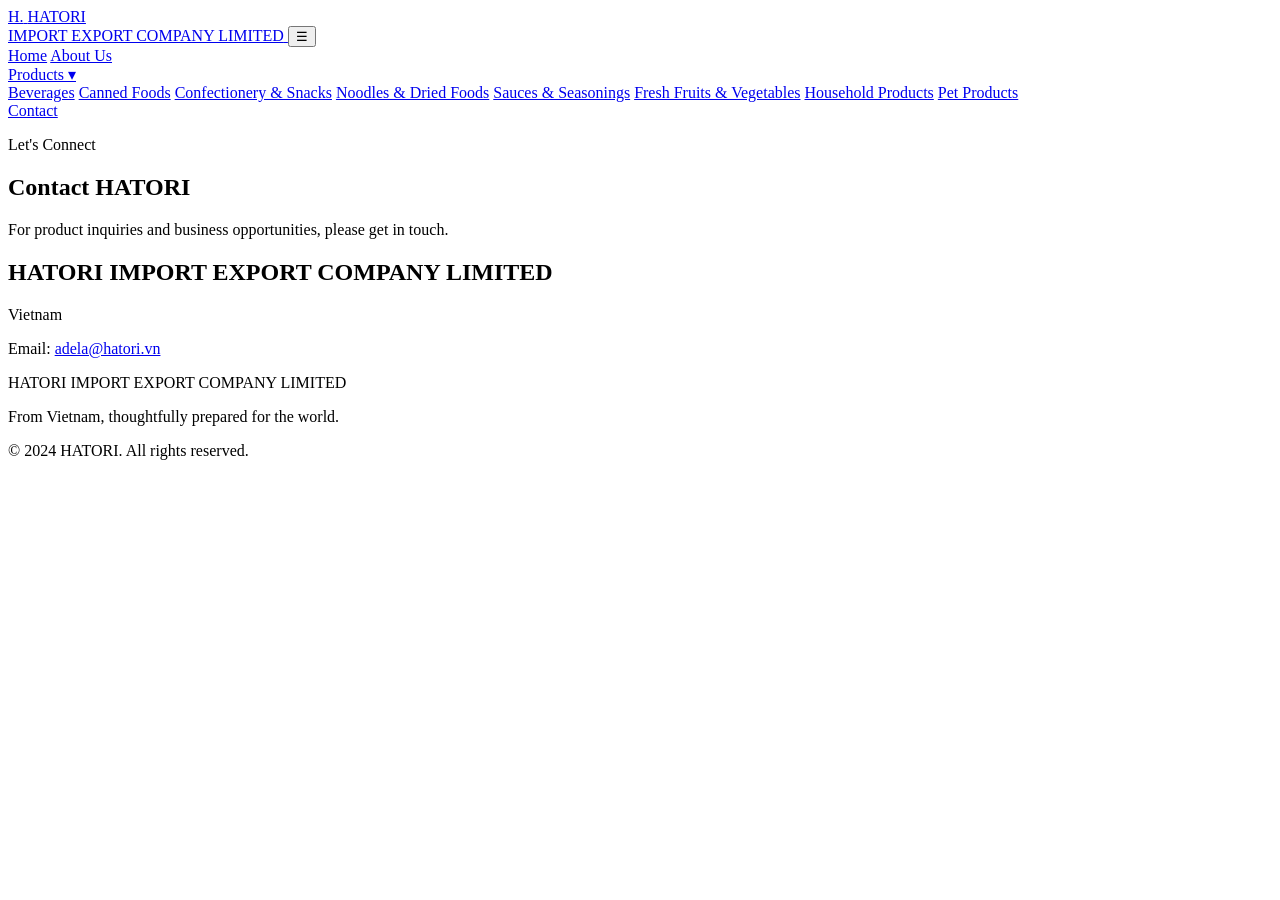
==== commit 73227f65: "Update index.html" ====
--- a/index.html
+++ b/index.html
@@ -3,953 +3,68 @@
 <head>
   <meta charset="UTF-8">
   <meta name="viewport" content="width=device-width, initial-scale=1.0">
-  <meta name="theme-color" content="#183d32">
-  <meta name="description" content="HATORI Import Export Company Limited — Vietnamese food, beverages, FMCG and fresh produce for global markets.">
-  <title>HATORI | Exporting Quality from Vietnam</title>
+  <title>Contact | HATORI</title>
+  <link rel="stylesheet" href="style.css">
+</head>
+<body>
 
-  <style>
-    :root {
-      --green: #244d3b;
-      --green-dark: #17382e;
-      --green-light: #dce5d4;
-      --navy: #172e45;
-      --cream: #f7f3e8;
-      --paper: #fffdf6;
-      --pink: #d78d91;
-      --gold: #c5a45c;
-      --text: #28372f;
-      --muted: #6b756b;
-      --border: #e5e2d5;
-    }
+<header class="site-header">
+  <div class="container navbar">
+    <a class="brand" href="index.html">
+      <span class="brand-mark">H.</span>
+      <span><span class="brand-name">HATORI</span><br>
+      <span class="brand-caption">IMPORT EXPORT COMPANY LIMITED</span></span>
+    </a>
+    <button class="menu-toggle" aria-label="Open menu">☰</button>
+    <nav class="nav-links">
+      <a href="index.html">Home</a>
+      <a href="about.html">About Us</a>
+      <div class="dropdown">
+        <a href="products/fresh-fruits-vegetables.html">Products ▾</a>
+        <div class="dropdown-menu">
+          <a href="products/beverages.html">Beverages</a>
+          <a href="products/canned-foods.html">Canned Foods</a>
+          <a href="products/confectionery-snacks.html">Confectionery & Snacks</a>
+          <a href="products/noodles-dried-foods.html">Noodles & Dried Foods</a>
+          <a href="products/sauces-seasonings.html">Sauces & Seasonings</a>
+          <a href="products/fresh-fruits-vegetables.html">Fresh Fruits & Vegetables</a>
+          <a href="products/household-products.html">Household Products</a>
+          <a href="products/pet-products.html">Pet Products</a>
+        </div>
+      </div>
+      <a href="contact.html">Contact</a>
+    </nav>
+  </div>
+</header>
 
-    * { box-sizing: border-box; }
+<main>
+  <section class="page-banner">
+    <div class="container">
+      <p class="eyebrow">Let's Connect</p>
+      <h1 class="page-title">Contact HATORI</h1>
+      <p>For product inquiries and business opportunities, please get in touch.</p>
+    </div>
+  </section>
 
-    html { scroll-behavior: smooth; }
+  <section class="container page-content">
+    <div class="contact-card">
+      <h2>HATORI IMPORT EXPORT COMPANY LIMITED</h2>
+      <p>Vietnam</p>
+      <p>Email: <a href="mailto:adela@hatori.vn">adela@hatori.vn</a></p>
+    </div>
+  </section>
+</main>
 
-    body {
-      margin: 0;
-      background: var(--paper);
-      color: var(--text);
-      font-family: "Palatino Linotype", "Book Antiqua", Georgia, serif;
-      line-height: 1.65;
-    }
+<footer class="site-footer">
+  <div class="container footer-inner">
+    <div>
+      <div class="footer-name">HATORI IMPORT EXPORT COMPANY LIMITED</div>
+      <p>From Vietnam, thoughtfully prepared for the world.</p>
+    </div>
+    <p>© 2024 HATORI. All rights reserved.</p>
+  </div>
+</footer>
 
-    button, a { -webkit-tap-highlight-color: transparent; }
-    a { color: inherit; text-decoration: none; }
-    img, svg { max-width: 100%; }
-
-    .topline {
-      height: 5px;
-      background: linear-gradient(90deg, var(--green), #80956a, var(--gold), var(--pink));
-    }
-
-    .header {
-      position: relative;
-      z-index: 10;
-      background: rgba(255, 253, 246, .97);
-      border-bottom: 1px solid var(--border);
-    }
-
-    .nav-wrap {
-      max-width: 1240px;
-      min-height: 88px;
-      margin: auto;
-      padding: 14px 28px;
-      display: flex;
-      align-items: center;
-      justify-content: space-between;
-      gap: 28px;
-    }
-
-    .brand {
-      display: flex;
-      align-items: center;
-      gap: 12px;
-      flex-shrink: 0;
-    }
-
-    .brand-mark {
-      width: 48px;
-      height: 48px;
-      border: 1.5px solid var(--green);
-      border-radius: 50%;
-      display: grid;
-      place-items: center;
-      color: var(--green);
-      font-size: 21px;
-      font-weight: bold;
-      letter-spacing: -2px;
-    }
-
-    .brand-name {
-      color: var(--green-dark);
-      font-size: 25px;
-      font-weight: bold;
-      letter-spacing: 3px;
-      line-height: 1.1;
-    }
-
-    .brand-caption {
-      margin-top: 5px;
-      font-family: Arial, sans-serif;
-      font-size: 8px;
-      letter-spacing: 1.7px;
-      color: var(--muted);
-    }
-
-    .nav {
-      display: flex;
-      align-items: center;
-      gap: 30px;
-      font-family: Arial, sans-serif;
-      font-size: 12px;
-      font-weight: 600;
-      letter-spacing: .8px;
-      text-transform: uppercase;
-    }
-
-    .nav > a, .products-toggle {
-      padding: 12px 0;
-      border: 0;
-      background: none;
-      color: var(--navy);
-      font: inherit;
-      cursor: pointer;
-    }
-
-    .nav > a:hover, .products-toggle:hover { color: #8b6740; }
-
-    .products-menu { position: relative; }
-
-    .dropdown {
-      display: none;
-      position: absolute;
-      top: 100%;
-      left: -22px;
-      width: 280px;
-      padding: 10px;
-      background: var(--paper);
-      border: 1px solid var(--border);
-      box-shadow: 0 15px 35px #172e4517;
-    }
-
-    .products-menu:hover .dropdown,
-    .products-menu:focus-within .dropdown,
-    .products-menu.open .dropdown { display: block; }
-
-    .dropdown a {
-      display: block;
-      padding: 10px 12px;
-      font-size: 10px;
-      line-height: 1.5;
-      border-bottom: 1px solid #eeece3;
-    }
-
-    .dropdown a:last-child { border-bottom: 0; }
-    .dropdown a:hover { background: var(--green-light); }
-
-    .menu-button {
-      display: none;
-      padding: 9px 12px;
-      background: none;
-      color: var(--green);
-      border: 1px solid var(--border);
-      font-size: 22px;
-      cursor: pointer;
-    }
-
-    /* HERO — original Vietnamese countryside SVG illustration */
-    .hero {
-      position: relative;
-      min-height: 650px;
-      overflow: hidden;
-      background: #e9e8d5;
-      isolation: isolate;
-    }
-
-    .hero-art {
-      position: absolute;
-      inset: 0;
-      width: 100%;
-      height: 100%;
-      max-width: none;
-      z-index: -2;
-    }
-
-    .hero::after {
-      content: "";
-      position: absolute;
-      inset: 0;
-      z-index: -1;
-      background: linear-gradient(
-        90deg,
-        rgba(248, 245, 228, .97) 0%,
-        rgba(248, 245, 228, .91) 34%,
-        rgba(248, 245, 228, .55) 58%,
-        rgba(248, 245, 228, .04) 100%
-      );
-    }
-
-    .hero-inner {
-      max-width: 1240px;
-      min-height: 650px;
-      margin: auto;
-      padding: 95px 28px 56px;
-      display: flex;
-      flex-direction: column;
-      justify-content: center;
-      align-items: flex-start;
-    }
-
-    .eyebrow {
-      margin: 0 0 22px;
-      color: var(--green);
-      font-family: Arial, sans-serif;
-      font-size: 11px;
-      font-weight: bold;
-      letter-spacing: 3px;
-      text-transform: uppercase;
-    }
-
-    .hero h1 {
-      max-width: 700px;
-      margin: 0;
-      color: var(--green-dark);
-      font-size: clamp(38px, 5.1vw, 68px);
-      font-weight: normal;
-      line-height: 1.13;
-      letter-spacing: -1.8px;
-    }
-
-    .hero-company {
-      margin: 22px 0 0;
-      color: var(--navy);
-      font-family: Arial, sans-serif;
-      font-size: 12px;
-      font-weight: bold;
-      letter-spacing: 1.4px;
-      line-height: 1.8;
-    }
-
-    .hero-slogan {
-      max-width: 460px;
-      margin: 15px 0 0;
-      color: #5b6551;
-      font-size: 19px;
-      font-style: italic;
-    }
-
-    .hero-rule {
-      width: 74px;
-      height: 2px;
-      margin: 27px 0;
-      background: var(--gold);
-    }
-
-    .stats {
-      display: flex;
-      flex-wrap: wrap;
-      gap: 34px;
-    }
-
-    .stat { min-width: 105px; }
-
-    .stat strong {
-      display: block;
-      color: var(--green-dark);
-      font-size: 29px;
-      font-weight: normal;
-      line-height: 1.2;
-    }
-
-    .stat span {
-      display: block;
-      margin-top: 5px;
-      color: #566052;
-      font-family: Arial, sans-serif;
-      font-size: 10px;
-      letter-spacing: .7px;
-      text-transform: uppercase;
-    }
-
-    .hero-bottom {
-      margin-top: 36px;
-      color: var(--green);
-      font-family: Arial, sans-serif;
-      font-size: 10px;
-      font-weight: bold;
-      letter-spacing: 2px;
-    }
-
-    .section {
-      max-width: 1240px;
-      margin: auto;
-      padding: 90px 28px;
-    }
-
-    .section-heading {
-      max-width: 670px;
-      margin: 0 auto 45px;
-      text-align: center;
-    }
-
-    .section-heading .eyebrow { margin-bottom: 12px; }
-
-    .section-heading h2 {
-      margin: 0;
-      color: var(--green-dark);
-      font-size: clamp(31px, 4vw, 45px);
-      font-weight: normal;
-      line-height: 1.2;
-    }
-
-    .section-heading p {
-      margin: 15px 0 0;
-      color: var(--muted);
-      font-size: 16px;
-    }
-
-    .about {
-      background: var(--cream);
-      border-top: 1px solid #ebe5d6;
-      border-bottom: 1px solid #ebe5d6;
-    }
-
-    .about-inner {
-      max-width: 1000px;
-      margin: auto;
-      padding: 84px 28px;
-    }
-
-    .about h2 {
-      margin: 0 0 26px;
-      color: var(--green-dark);
-      font-size: 42px;
-      font-weight: normal;
-    }
-
-    .about p { color: #515d50; font-size: 16px; }
-    .about h3 {
-      margin: 35px 0 8px;
-      color: var(--green);
-      font-size: 23px;
-      font-weight: normal;
-    }
-
-    .categories {
-      display: grid;
-      grid-template-columns: repeat(4, minmax(0, 1fr));
-      gap: 18px;
-    }
-
-    .category-card {
-      position: relative;
-      min-height: 170px;
-      padding: 27px 22px;
-      display: flex;
-      flex-direction: column;
-      justify-content: space-between;
-      background: #f0f0e5;
-      border: 1px solid #e2e3d4;
-      transition: transform .2s, background .2s;
-    }
-
-    .category-card:nth-child(3n+2) { background: #f7eee3; }
-    .category-card:nth-child(3n) { background: #e8eee3; }
-
-    .category-card:hover {
-      transform: translateY(-4px);
-      background: #e0e8d8;
-    }
-
-    .category-number {
-      color: #8b967e;
-      font-size: 13px;
-      letter-spacing: 2px;
-    }
-
-    .category-card h3 {
-      margin: 20px 0 0;
-      color: var(--green-dark);
-      font-size: 20px;
-      font-weight: normal;
-      line-height: 1.3;
-    }
-
-    .category-arrow {
-      position: absolute;
-      right: 20px;
-      bottom: 20px;
-      color: var(--green);
-      font-family: Arial, sans-serif;
-      font-size: 19px;
-    }
-
-    .contact {
-      background: var(--green-dark);
-      color: var(--cream);
-      text-align: center;
-    }
-
-    .contact .section-heading h2 { color: var(--cream); }
-    .contact .section-heading p { color: #d1d9c9; }
-    .contact .eyebrow { color: #c9b47a; }
-
-    .contact-line {
-      display: inline-block;
-      margin-top: 12px;
-      padding-bottom: 7px;
-      color: var(--cream);
-      border-bottom: 1px solid #b6bd9f;
-      font-size: 17px;
-    }
-
-    .footer {
-      padding: 24px;
-      background: #102b23;
-      color: #c7d0c4;
-      text-align: center;
-      font-family: Arial, sans-serif;
-      font-size: 10px;
-      letter-spacing: 1px;
-    }
-
-    .footer p { margin: 5px 0; }
-
-    /* Dedicated category page */
-    .category-page {
-      display: none;
-      min-height: 70vh;
-      padding: 70px 28px 100px;
-      background: var(--paper);
-    }
-
-    .category-page.active { display: block; }
-    .home-page.hidden { display: none; }
-
-    .category-page-inner {
-      max-width: 1240px;
-      margin: auto;
-    }
-
-    .back-link {
-      display: inline-block;
-      margin-bottom: 35px;
-      color: var(--green);
-      font-family: Arial, sans-serif;
-      font-size: 12px;
-    }
-
-    .category-page h1 {
-      margin: 0 0 12px;
-      color: var(--green-dark);
-      font-size: clamp(32px, 4vw, 48px);
-      font-weight: normal;
-    }
-
-    .product-grid {
-      display: grid;
-      grid-template-columns: repeat(4, minmax(0, 1fr));
-      gap: 22px;
-      margin-top: 40px;
-    }
-
-    .product-card { min-width: 0; }
-
-    .product-image {
-      min-height: 210px;
-      aspect-ratio: 4 / 3;
-      display: grid;
-      place-items: center;
-      overflow: hidden;
-      background: #eeeee3;
-      border: 1px solid var(--border);
-    }
-
-    .product-image svg { width: 76px; height: 76px; opacity: .7; }
-
-    .product-card h2 {
-      margin: 12px 0 0;
-      color: var(--green-dark);
-      font-size: 18px;
-      font-weight: normal;
-    }
-
-    .product-edit-note {
-      margin-top: 32px;
-      color: var(--muted);
-      font-family: Arial, sans-serif;
-      font-size: 12px;
-    }
-
-    @media (max-width: 900px) {
-      .nav-wrap { padding: 14px 20px; }
-      .nav { gap: 18px; font-size: 11px; }
-      .categories { grid-template-columns: repeat(2, minmax(0, 1fr)); }
-      .product-grid { grid-template-columns: repeat(2, minmax(0, 1fr)); }
-      .hero, .hero-inner { min-height: 620px; }
-    }
-
-    @media (max-width: 650px) {
-      .nav-wrap { min-height: 75px; }
-      .brand-mark { width: 41px; height: 41px; font-size: 19px; }
-      .brand-name { font-size: 22px; }
-      .brand-caption { font-size: 7px; letter-spacing: 1px; }
-      .menu-button { display: block; }
-
-      .nav {
-        display: none;
-        position: absolute;
-        top: 100%;
-        left: 0;
-        right: 0;
-        padding: 15px 24px 25px;
-        background: var(--paper);
-        border-bottom: 1px solid var(--border);
-        align-items: stretch;
-        flex-direction: column;
-        gap: 0;
-      }
-
-      .nav.mobile-open { display: flex; }
-      .nav > a, .products-toggle { display: block; width: 100%; text-align: left; padding: 13px 0; }
-      .dropdown {
-        position: static;
-        width: 100%;
-        margin: 0 0 8px;
-        box-shadow: none;
-        border: 0;
-        border-left: 2px solid var(--green-light);
-      }
-
-      .hero, .hero-inner { min-height: 690px; }
-      .hero::after {
-        background: linear-gradient(90deg, rgba(248,245,228,.94), rgba(248,245,228,.70));
-      }
-      .hero-inner { padding: 72px 24px 48px; }
-      .hero h1 { font-size: 43px; }
-      .hero-company { font-size: 10px; letter-spacing: .8px; }
-      .hero-slogan { font-size: 17px; }
-      .stats { gap: 22px; }
-      .stat { min-width: 90px; }
-      .stat strong { font-size: 25px; }
-      .stat span { font-size: 9px; }
-      .section { padding: 65px 20px; }
-      .about-inner { padding: 65px 22px; }
-      .about h2 { font-size: 35px; }
-      .category-card { min-height: 155px; padding: 20px 15px; }
-      .category-card h3 { font-size: 17px; }
-      .category-arrow { right: 14px; bottom: 12px; }
-      .product-image { min-height: 150px; }
-      .category-page { padding: 50px 20px 75px; }
-    }
-
-    @media (prefers-reduced-motion: reduce) {
-      html { scroll-behavior: auto; }
-      *, *::before, *::after { transition: none !important; }
-    }
-  </style>
-</head>
-
-<body>
-  <div class="topline"></div>
-
-  <header class="header">
-    <div class="nav-wrap">
-      <a href="#home" class="brand" aria-label="HATORI home">
-        <!-- Replace this temporary text mark with the official HATORI logo later -->
-        <span class="brand-mark">H.</span>
-        <span>
-          <span class="brand-name">HATORI</span>
-          <span class="brand-caption">IMPORT EXPORT COMPANY LIMITED</span>
-        </span>
-      </a>
-
-      <button class="menu-button" id="menuButton" aria-label="Open menu"
-        aria-expanded="false">☰</button>
-
-      <nav class="nav" id="mainNav" aria-label="Main navigation">
-        <a href="#home">Home</a>
-        <a href="#about">About Us</a>
-
-        <div class="products-menu" id="productsMenu">
-          <button class="products-toggle" id="productsToggle"
-            aria-expanded="false">Products ▾</button>
-          <div class="dropdown" id="productsDropdown"></div>
-        </div>
-
-        <a href="#contact">Contact</a>
-      </nav>
-    </div>
-  </header>
-
-  <main>
-    <div class="home-page" id="homePage">
-      <section class="hero" id="home">
-        <!-- Hand-drawn countryside illustration: lotus, water lilies, rice fields and bamboo -->
-        <svg class="hero-art" viewBox="0 0 1600 900" preserveAspectRatio="xMidYMid slice"
-          xmlns="http://www.w3.org/2000/svg" role="img"
-          aria-label="Illustrated Vietnamese countryside with lotus pond and rice fields">
-          <defs>
-            <linearGradient id="sky" x1="0" y1="0" x2="0" y2="1">
-              <stop offset="0" stop-color="#f3edda"/>
-              <stop offset="1" stop-color="#d6dfc7"/>
-            </linearGradient>
-            <linearGradient id="water" x1="0" y1="0" x2="0.8" y2="1">
-              <stop offset="0" stop-color="#91aa8a"/>
-              <stop offset="1" stop-color="#476d59"/>
-            </linearGradient>
-            <g id="lotusLeaf">
-              <path d="M0 0 C-65 -55 -120 -20 -126 10 C-81 33 -31 27 0 0Z"
-                fill="#628467" stroke="#365b46" stroke-width="2"/>
-              <path d="M0 0 L-113 10 M0 0 L-69 -28 M0 0 L-58 22"
-                fill="none" stroke="#a5b58a" stroke-width="1.5"/>
-            </g>
-            <g id="lotusFlower" stroke="#9f626d" stroke-width="1.8" stroke-linejoin="round">
-              <path d="M0 0 C-42 -10 -50 -49 -25 -62 C-17 -38 -8 -21 0 0Z"
-                fill="#e9a6a5"/>
-              <path d="M0 0 C-27 -33 -22 -68 0 -78 C10 -48 8 -22 0 0Z"
-                fill="#f4c2b6"/>
-              <path d="M0 0 C0 -38 18 -69 36 -58 C38 -32 17 -10 0 0Z"
-                fill="#e6a0a4"/>
-              <path d="M0 0 C25 -25 49 -22 49 -2 C32 11 14 9 0 0Z"
-                fill="#d88791"/>
-              <path d="M-3 -1 C-23 -6 -34 -22 -31 -39 C-10 -27 -3 -14 -3 -1Z"
-                fill="#f6d0bc"/>
-              <path d="M-8 2 Q0 -6 8 2 Q1 12 -8 2Z" fill="#c5a45c" stroke="none"/>
-            </g>
-            <g id="waterLily" stroke="#42694f" stroke-width="1.5">
-              <path d="M0 0 C-25 -24 -47 -8 -42 9 C-24 17 -9 9 0 0Z"
-                fill="#769778"/>
-              <path d="M0 0 C-3 -25 17 -42 27 -25 C24 -10 11 -1 0 0Z"
-                fill="#91aa7e"/>
-              <path d="M0 0 C-15 -15 -15 -32 -4 -40 C10 -27 9 -11 0 0Z"
-                fill="#d6a0b3"/>
-              <path d="M0 0 C7 -20 26 -26 31 -13 C25 -2 12 3 0 0Z"
-                fill="#e9b6bd"/>
-            </g>
-          </defs>
-
-          <rect width="1600" height="900" fill="url(#sky)"/>
-
-          <!-- distant soft hills -->
-          <path d="M0 340 Q170 220 350 325 T720 310 T1120 300 T1600 280 L1600 590 L0 590Z"
-            fill="#aab99a" opacity=".65"/>
-          <path d="M0 390 Q200 300 420 390 T850 360 T1240 390 T1600 340 L1600 620 L0 620Z"
-            fill="#849c7d" opacity=".75"/>
-
-          <!-- far rice fields -->
-          <path d="M0 430 Q240 400 480 440 T940 420 T1600 400 L1600 650 L0 650Z"
-            fill="#b6bd86"/>
-          <path d="M0 485 Q250 450 520 500 T1080 470 T1600 460"
-            fill="none" stroke="#7d986c" stroke-width="4"/>
-          <path d="M0 540 Q280 510 560 550 T1100 530 T1600 510"
-            fill="none" stroke="#d8ca8a" stroke-width="5"/>
-          <path d="M0 590 Q260 565 540 600 T1080 580 T1600 560"
-            fill="none" stroke="#81976d" stroke-width="4"/>
-
-          <!-- village and bamboo silhouettes -->
-          <g stroke="#536d4d" stroke-width="3" fill="#647c57" opacity=".85">
-            <path d="M1050 397 L1120 344 L1192 397Z"/>
-            <path d="M1068 397 V440 H1177 V397Z" fill="#d2c49a"/>
-            <path d="M1205 410 L1264 367 L1328 410Z"/>
-            <path d="M1220 410 V446 H1315 V410Z" fill="#d2c49a"/>
-            <path d="M1348 427 L1400 385 L1454 427Z"/>
-            <path d="M1360 427 V458 H1444 V427Z" fill="#c9bd91"/>
-          </g>
-
-          <g fill="#526f4e" stroke="#3d5d43" stroke-width="2">
-            <path d="M1480 470 Q1467 350 1505 235 Q1525 360 1510 472Z"/>
-            <path d="M1514 470 Q1525 335 1557 205 Q1565 352 1537 474Z"/>
-            <path d="M1540 475 Q1560 370 1595 290 L1598 490Z"/>
-            <path d="M1448 475 Q1420 375 1435 290 Q1475 385 1469 475Z"/>
-          </g>
-          <g fill="none" stroke="#a8b68b" stroke-width="2">
-            <path d="M1505 250 Q1492 355 1499 455"/>
-            <path d="M1555 225 Q1544 365 1527 460"/>
-            <path d="M1437 310 Q1456 390 1458 450"/>
-          </g>
-
-          <!-- pond -->
-          <path d="M0 610 Q260 565 520 620 T1040 600 T1600 590 L1600 900 L0 900Z"
-            fill="url(#water)"/>
-          <path d="M0 665 Q250 625 480 670 T970 650 T1600 655"
-            fill="none" stroke="#b3c09a" stroke-width="5" opacity=".7"/>
-          <path d="M0 725 Q260 690 530 730 T1060 715 T1600 700"
-            fill="none" stroke="#b4c5a0" stroke-width="3" opacity=".6"/>
-          <path d="M0 790 Q270 760 520 800 T1030 775 T1600 790"
-            fill="none" stroke="#a2b995" stroke-width="4" opacity=".5"/>
-
-          <!-- lotus leaves -->
-          <g>
-            <use href="#lotusLeaf" transform="translate(1030 680) scale(1.1)"/>
-            <use href="#lotusLeaf" transform="translate(1280 740) scale(1.25) rotate(-8)"/>
-            <use href="#lotusLeaf" transform="translate(1470 660) scale(.85) rotate(18)"/>
-            <use href="#lotusLeaf" transform="translate(900 800) scale(1.15) rotate(-12)"/>
-            <use href="#lotusLeaf" transform="translate(540 750) scale(.95) rotate(15)"/>
-            <use href="#lotusLeaf" transform="translate(700 670) scale(.75) rotate(-5)"/>
-          </g>
-
-          <!-- stems -->
-          <g fill="none" stroke="#456b4e" stroke-width="4">
-            <path d="M1150 825 Q1144 730 1170 620"/>
-            <path d="M1390 850 Q1380 735 1400 640"/>
-            <path d="M970 840 Q955 760 975 690"/>
-            <path d="M670 855 Q680 790 690 725"/>
-          </g>
-
-          <!-- lotus blossoms -->
-          <use href="#lotusFlower" transform="translate(1170 620) scale(1.05)"/>
-          <use href="#lotusFlower" transform="translate(1400 640) scale(.75) rotate(12)"/>
-          <use href="#lotusFlower" transform="translate(975 690) scale(.68) rotate(-9)"/>
-          <use href="#lotusFlower" transform="translate(690 725) scale(.52) rotate(6)"/>
-
-          <!-- water lilies -->
-          <use href="#waterLily" transform="translate(260 770) scale(1.1)"/>
-          <use href="#waterLily" transform="translate(420 850) scale(.9) rotate(12)"/>
-          <use href="#waterLily" transform="translate(850 850) scale(.75)"/>
-          <use href="#waterLily" transform="translate(1510 820) scale(1.1)"/>
-
-          <!-- decorative ink-style foreground grasses -->
-          <g fill="none" stroke="#355841" stroke-width="3" stroke-linecap="round">
-            <path d="M0 900 Q40 810 24 760 M5 900 Q75 820 86 785 M15 900 Q20 850 5 825"/>
-            <path d="M1590 900 Q1550 820 1570 760 M1590 900 Q1515 830 1505 795 M1600 900 Q1585 850 1598 825"/>
-          </g>
-          <g fill="none" stroke="#d5c28a" stroke-width="2">
-            <path d="M30 500 Q100 470 160 490 M60 515 Q120 500 180 510"/>
-            <path d="M750 460 Q840 440 910 455 M800 475 Q875 462 950 470"/>
-          </g>
-        </svg>
-
-        <div class="hero-inner">
-          <p class="eyebrow">Exporting Quality from Vietnam</p>
-          <h1>HATORI IMPORT EXPORT COMPANY LIMITED</h1>
-          <p class="hero-slogan">Fulfilling your food shelf with all kinds of Asian cuisine</p>
-          <div class="hero-rule"></div>
-
-          <div class="stats">
-            <div class="stat">
-              <strong>10+</strong>
-              <span>Countries · Export experience</span>
-            </div>
-            <div class="stat">
-              <strong>20+</strong>
-              <span>Partners · Worldwide clients</span>
-            </div>
-            <div class="stat">
-              <strong>100+</strong>
-              <span>Products · Extensive range</span>
-            </div>
-          </div>
-
-          <div class="hero-bottom">VIETNAM · FOOD · BEVERAGES · FMCG</div>
-        </div>
-      </section>
-
-      <section class="about" id="about">
-        <div class="about-inner">
-          <p class="eyebrow">Who We Are</p>
-          <h2>About HATORI</h2>
-
-          <p>HATORI Import Export Co., Ltd. is one of the leading exporters and suppliers of Asian Food &amp; Beverage products in Vietnam. We are happy to supply well-known brands and high-quality products to wholesalers and retailers in over 10 countries worldwide. Our strength lies in excellent customer service, quality products, and competitive pricing. With extensive experience in Asian products, our dedicated sales team focuses on understanding customer needs and providing responsive, customized solutions to supermarkets, wholesalers, and distributors across Asia, Europe, Oceania, and island markets.</p>
-
-          <h3>From our wide variety of quality products to your store shelves</h3>
-          <p>We – HATORI Import Export Co., Ltd are proud to be your trusted supplier of Asian products, helping you bring quality products to your customers.</p>
-
-          <h3>From Reliable Logistics to Efficient Delivery</h3>
-          <p>We work with experienced logistics partners to provide flexible shipping solutions and efficient export services, ensuring every shipment is handled professionally.</p>
-        </div>
-      </section>
-
-      <section class="section" id="products">
-        <div class="section-heading">
-          <p class="eyebrow">Our Product Range</p>
-          <h2>Discover Our Products</h2>
-          <p>Explore a range of Vietnamese and Asian products for different markets and customer needs.</p>
-        </div>
-        <div class="categories" id="categoryGrid"></div>
-      </section>
-
-      <section class="contact section" id="contact">
-        <div class="section-heading">
-          <p class="eyebrow">Get in Touch</p>
-          <h2>Let's Connect</h2>
-          <p>Looking for Vietnamese and Asian food, beverages or FMCG products? We welcome your inquiries.</p>
-          <a class="contact-line" href="mailto:adela@hatori.vn">Contact HATORI</a>
-        </div>
-      </section>
-    </div>
-
-    <section class="category-page" id="categoryPage">
-      <div class="category-page-inner">
-        <a class="back-link" href="#products">← Back to all products</a>
-        <p class="eyebrow">HATORI Product Range</p>
-        <h1 id="categoryTitle"></h1>
-        <div class="product-grid" id="productGrid"></div>
-        <p class="product-edit-note">Product images and names can be updated as the catalogue develops.</p>
-      </div>
-    </section>
-  </main>
-
-  <footer class="footer">
-    <p>HATORI IMPORT EXPORT COMPANY LIMITED</p>
-    <p>© 2024 HATORI. All rights reserved.</p>
-  </footer>
-
-  <script>
-    const categories = [
-      {
-        slug: "beverages",
-        name: "BEVERAGES",
-        products: ["Coconut Water", "Nut Milk Drink", "Tea Drinks", "Energy Drinks"]
-      },
-      {
-        slug: "canned-foods",
-        name: "CANNED FOODS",
-        products: ["Baby Corn in Brine", "Canned Pineapple", "Canned Mushrooms", "Bamboo Shoots in Brine"]
-      },
-      {
-        slug: "confectionery-snacks",
-        name: "CONFECTIONERY & SNACKS",
-        products: ["Biscuits", "Candy", "Crispy Snacks", "Dried Fruit Snacks"]
-      },
-      {
-        slug: "noodles-dried-foods",
-        name: "NOODLES & DRIED FOODS",
-        products: ["Instant Noodles", "Rice Vermicelli", "Dried Noodles", "Dried Food Products"]
-      },
-      {
-        slug: "sauces-seasonings",
-        name: "SAUCES & SEASONINGS",
-        products: ["Chili Sauce", "Soy Sauce", "Cooking Seasonings", "Dipping Sauces"]
-      },
-      {
-        slug: "fresh-fruits-vegetables",
-        name: "FRESH FRUITS & VEGETABLES",
-        products: ["5 Roi Pomelo", "Passion Fruit", "Custard Apple", "Fresh Guava"]
-      },
-      {
-        slug: "household-products",
-        name: "HOUSEHOLD PRODUCTS",
-        products: ["Household Cleaning Products", "Kitchen Essentials", "Daily-use Products"]
-      },
-      {
-        slug: "pet-products",
-        name: "PET PRODUCTS",
-        products: ["Natural Pet Products", "Eco-Friendly Pet Accessories", "Pet Care Essentials"]
-      }
-    ];
-
-    const categoryGrid = document.getElementById("categoryGrid");
-    const dropdown = document.getElementById("productsDropdown");
-    const categoryPage = document.getElementById("categoryPage");
-    const homePage = document.getElementById("homePage");
-    const categoryTitle = document.getElementById("categoryTitle");
-    const productGrid = document.getElementById("productGrid");
-    const productsMenu = document.getElementById("productsMenu");
-    const productsToggle = document.getElementById("productsToggle");
-    const mainNav = document.getElementById("mainNav");
-    const menuButton = document.getElementById("menuButton");
-
-    categories.forEach((category, index) => {
-      const menuLink = document.createElement("a");
-      menuLink.href = "#category/" + category.slug;
-      menuLink.textContent = category.name;
-      dropdown.appendChild(menuLink);
-
-      const card = document.createElement("a");
-      card.className = "category-card";
-      card.href = "#category/" + category.slug;
-      card.innerHTML = `
-        <span class="category-number">0${index + 1}</span>
-        <h3>${category.name}</h3>
-        <span class="category-arrow" aria-hidden="true">↗</span>
-      `;
-      categoryGrid.appendChild(card);
-    });
-
-    // Neutral illustrated placeholder; replace with real product photos later.
-    function placeholderIllustration() {
-      return `
-        <svg viewBox="0 0 100 100" fill="none" aria-hidden="true">
-          <path d="M50 12 C37 30 22 42 22 59 C22 76 34 88 50 88 C66 88 78 76 78 59 C78 42 63 30 50 12Z"
-            stroke="#54765B" stroke-width="2.2"/>
-          <path d="M50 29 V76 M50 52 C39 43 34 43 29 44 M50 61 C61 50 68 50 72 52"
-            stroke="#54765B" stroke-width="2" stroke-linecap="round"/>
-          <path d="M36 69 Q50 78 64 69" stroke="#C5A45C" stroke-width="2"/>
-        </svg>
-      `;
-    }
-
-    function renderRoute() {
-      const hash = decodeURIComponent(location.hash || "#home");
-      const match = hash.match(/^#category\/([a-z0-9-]+)$/);
-
-      mainNav.classList.remove("mobile-open");
-      productsMenu.classList.remove("open");
-      menuButton.setAttribute("aria-expanded", "false");
-      productsToggle.setAttribute("aria-expanded", "false");
-
-      if (match) {
-        const category = categories.find(item => item.slug === match[1]);
-
-        if (category) {
-          homePage.classList.add("hidden");
-          categoryPage.classList.add("active");
-          categoryTitle.textContent = category.name;
-          productGrid.innerHTML = "";
-
-          category.products.forEach(name => {
-            const card = document.createElement("article");
-            card.className = "product-card";
-
-            const image = document.createElement("div");
-            image.className = "product-image";
-            image.innerHTML = placeholderIllustration();
-
-            const title = document.createElement("h2");
-            title.textContent = name;
-
-            card.append(image, title);
-            productGrid.appendChild(card);
-          });
-
-          window.scrollTo(0, 0);
-          return;
-        }
-      }
-
-      homePage.classList.remove("hidden");
-      categoryPage.classList.remove("active");
-
-      if (hash === "#about" || hash === "#products" || hash === "#contact") {
-        requestAnimationFrame(() => {
-          document.getElementById(hash.slice(1))?.scrollIntoView();
-        });
-      } else {
-        window.scrollTo(0, 0);
-      }
-    }
-
-    menuButton.addEventListener("click", () => {
-      const isOpen = mainNav.classList.toggle("mobile-open");
-      menuButton.setAttribute("aria-expanded", String(isOpen));
-    });
-
-    productsToggle.addEventListener("click", () => {
-      const isOpen = productsMenu.classList.toggle("open");
-      productsToggle.setAttribute("aria-expanded", String(isOpen));
-    });
-
-    mainNav.querySelectorAll("a").forEach(link => {
-      link.addEventListener("click", () => {
-        mainNav.classList.remove("mobile-open");
-        productsMenu.classList.remove("open");
-      });
-    });
-
-    window.addEventListener("hashchange", renderRoute);
-    renderRoute();
-  </script>
+<script src="script.js"></script>
 </body>
 </html>
